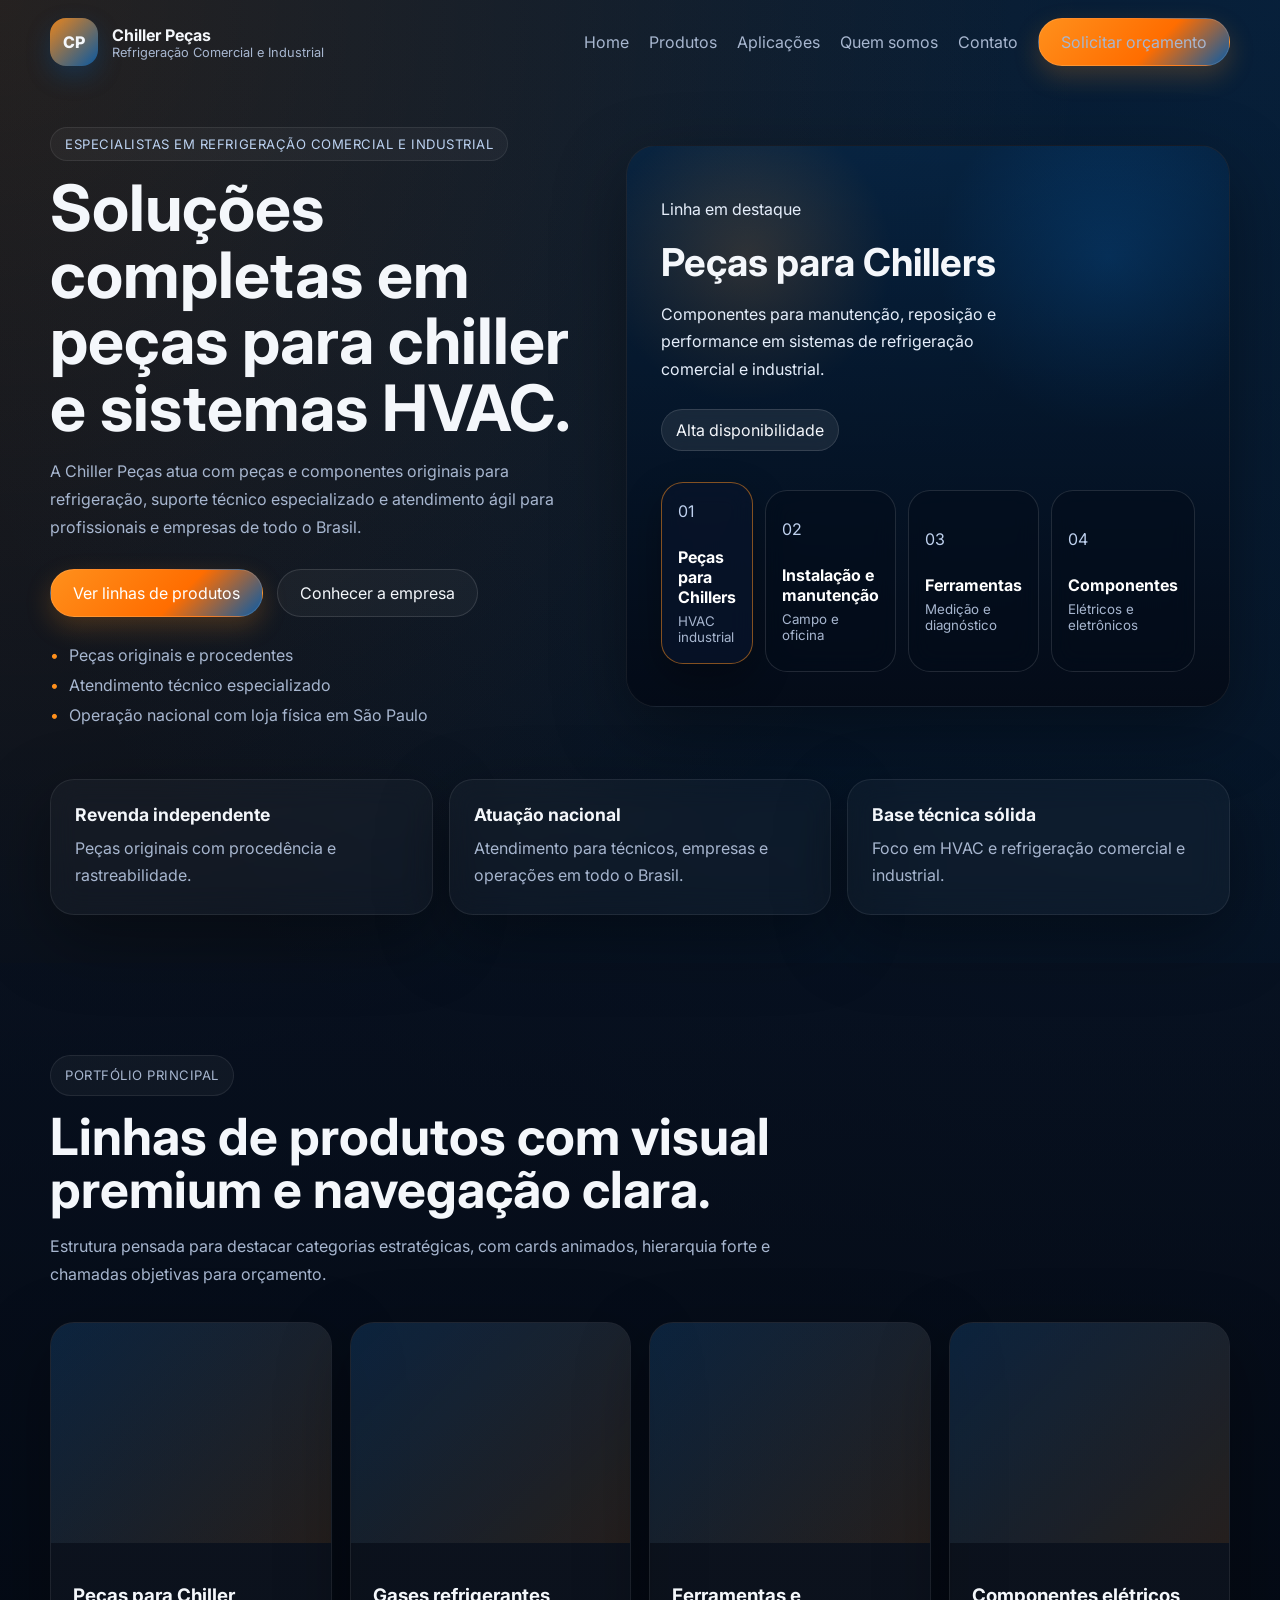
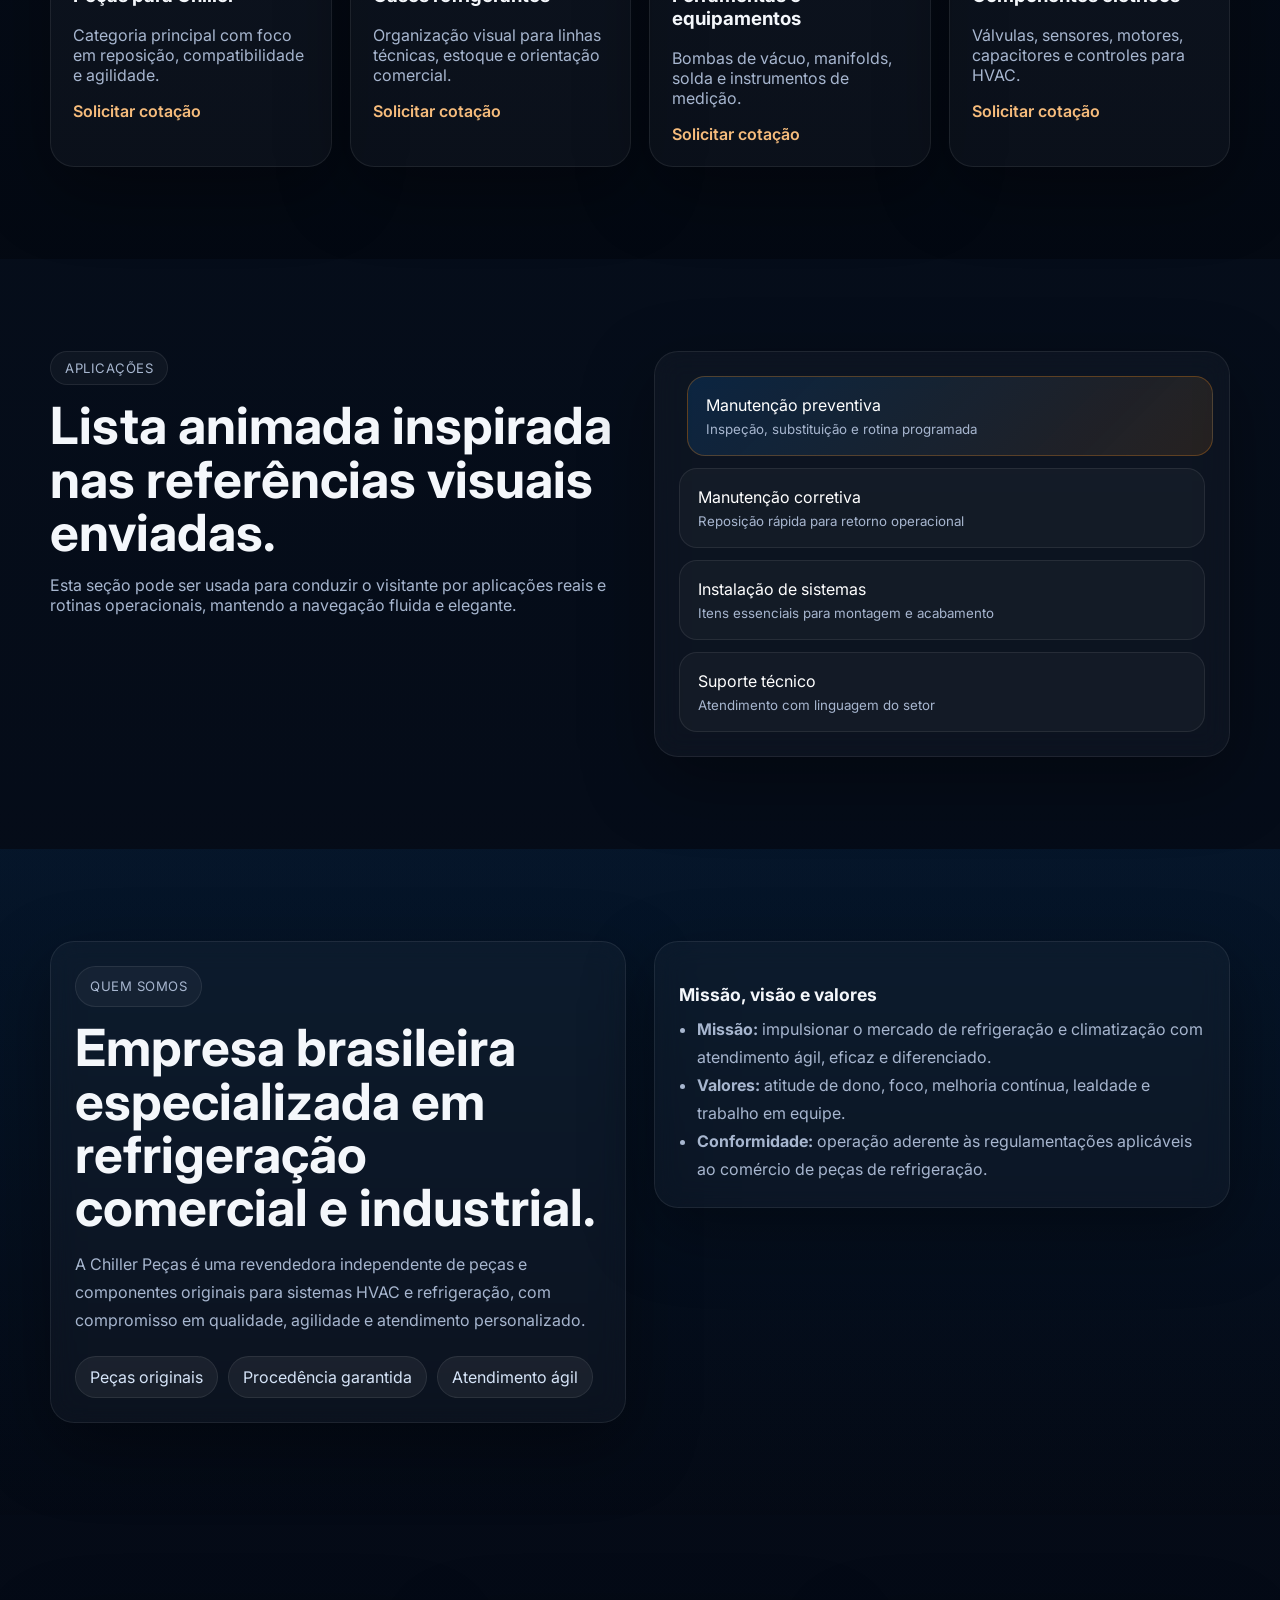
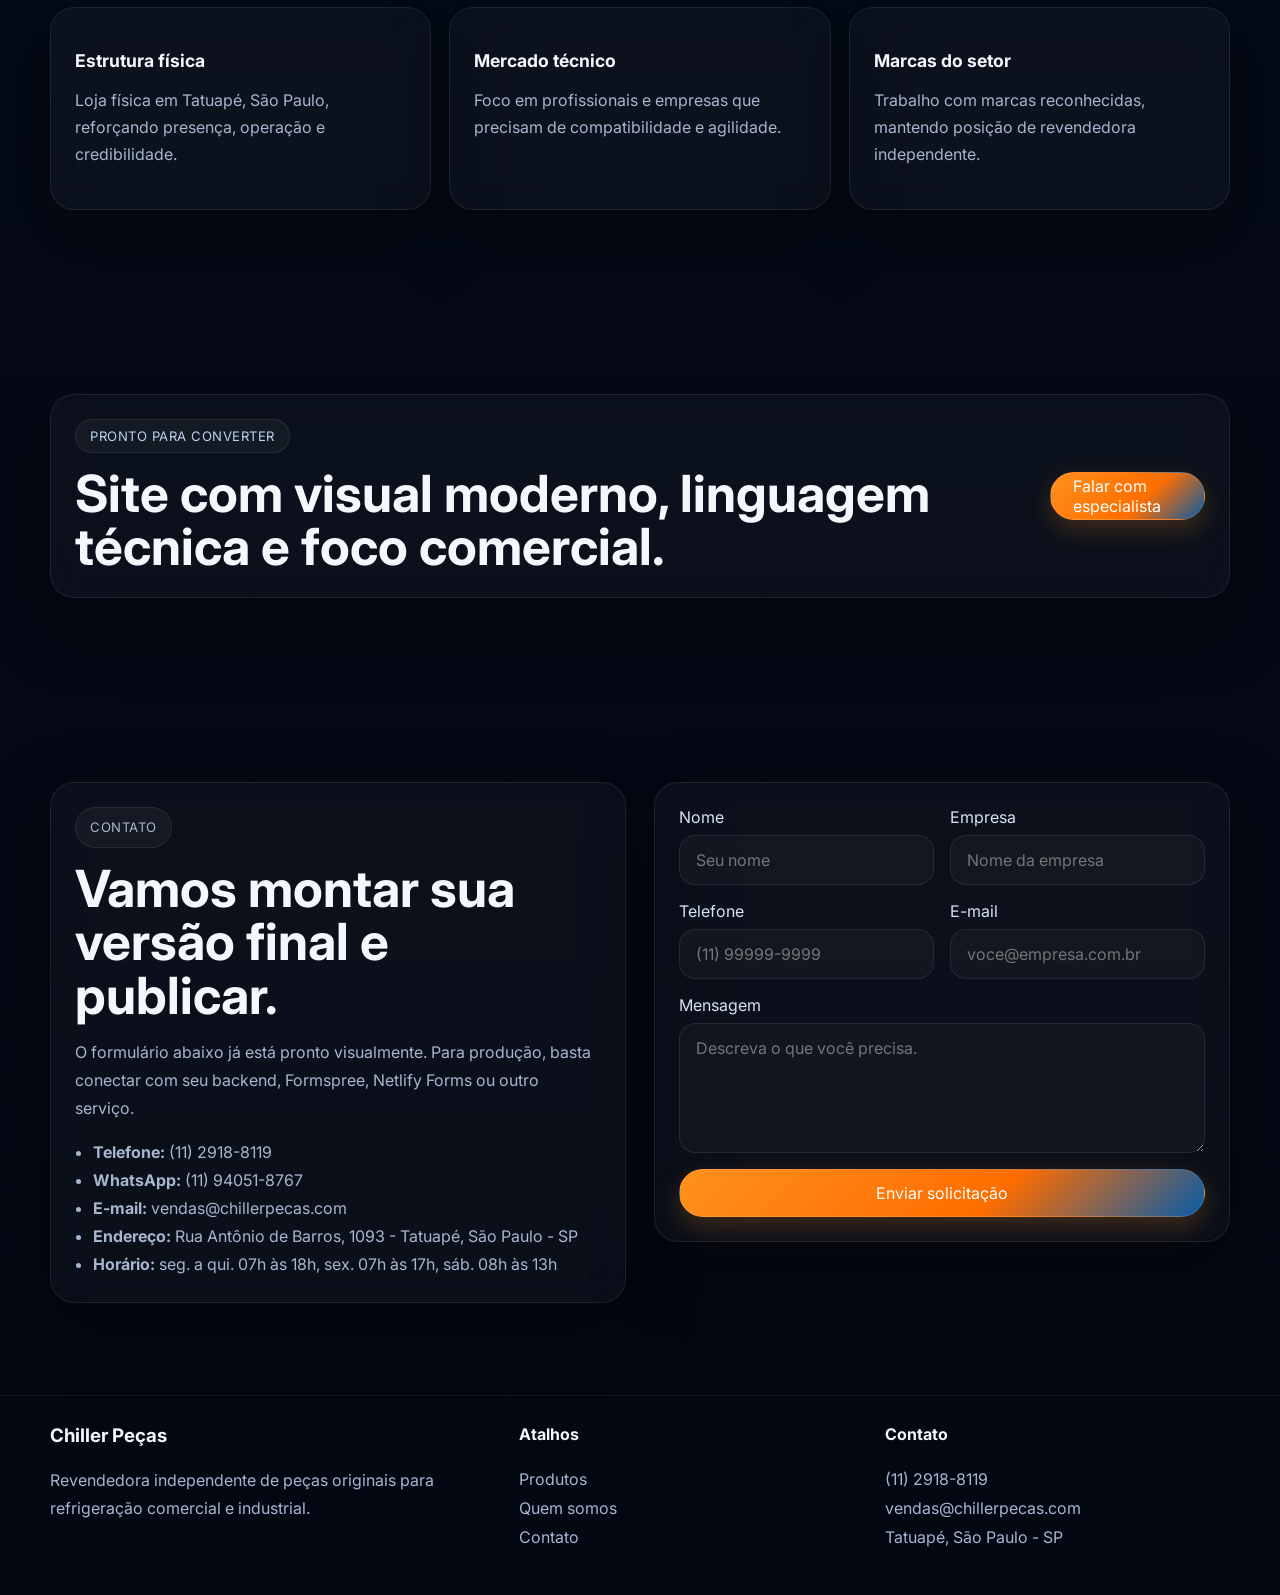
==== index.html @ 35d7e524 "Add files via upload" ====
<!DOCTYPE html>
<html lang="pt-BR">
  <head>
    <meta charset="UTF-8" />
    <meta name="viewport" content="width=device-width, initial-scale=1.0" />
    <title>Chiller Peças | Refrigeração Comercial e Industrial</title>
    <meta
      name="description"
      content="Website institucional da Chiller Peças, especialista em refrigeração comercial e industrial, com foco em peças originais, atendimento ágil e suporte técnico."
    />
    <meta name="theme-color" content="#07162f" />
    <link rel="preconnect" href="https://fonts.googleapis.com" />
    <link rel="preconnect" href="https://fonts.gstatic.com" crossorigin />
    <link
      href="https://fonts.googleapis.com/css2?family=Inter:wght@400;500;600;700;800&display=swap"
      rel="stylesheet"
    />
    <link rel="stylesheet" href="styles.css" />
  </head>
  <body>
    <div class="site-shell">
      <header class="topbar">
        <div class="container topbar__content">
          <a href="#inicio" class="brand" aria-label="Chiller Peças">
            <span class="brand__badge">CP</span>
            <span>
              <strong>Chiller Peças</strong>
              <small>Refrigeração Comercial e Industrial</small>
            </span>
          </a>

          <button class="menu-toggle" aria-label="Abrir menu" aria-expanded="false">
            <span></span><span></span><span></span>
          </button>

          <nav class="nav">
            <a href="#inicio">Home</a>
            <a href="#produtos">Produtos</a>
            <a href="#aplicacoes">Aplicações</a>
            <a href="#empresa">Quem somos</a>
            <a href="#contato">Contato</a>
            <a class="nav__cta" href="#contato">Solicitar orçamento</a>
          </nav>
        </div>
      </header>

      <main>
        <section class="hero" id="inicio">
          <div class="container hero__grid">
            <div class="hero__copy reveal">
              <p class="eyebrow">Especialistas em refrigeração comercial e industrial</p>
              <h1>Soluções completas em peças para chiller e sistemas HVAC.</h1>
              <p class="hero__text">
                A Chiller Peças atua com peças e componentes originais para refrigeração,
                suporte técnico especializado e atendimento ágil para profissionais e
                empresas de todo o Brasil.
              </p>
              <div class="hero__actions">
                <a href="#produtos" class="button button--primary">Ver linhas de produtos</a>
                <a href="#empresa" class="button button--ghost">Conhecer a empresa</a>
              </div>
              <ul class="hero__highlights">
                <li>Peças originais e procedentes</li>
                <li>Atendimento técnico especializado</li>
                <li>Operação nacional com loja física em São Paulo</li>
              </ul>
            </div>

            <div class="hero__visual reveal">
              <article class="hero-panel" id="hero-panel">
                <div class="hero-panel__backdrop"></div>
                <div class="hero-panel__content">
                  <div class="hero-panel__main">
                    <p class="hero-panel__label">Linha em destaque</p>
                    <h2 id="hero-title">Peças para Chillers</h2>
                    <p id="hero-description">
                      Componentes para manutenção, reposição e performance em sistemas de
                      refrigeração comercial e industrial.
                    </p>
                    <span class="hero-panel__chip" id="hero-chip">Alta disponibilidade</span>
                  </div>
                  <div class="hero-cards" role="tablist" aria-label="Linhas em destaque">
                    <button class="hero-card is-active" data-theme="chiller" data-title="Peças para Chillers" data-description="Componentes para manutenção, reposição e performance em sistemas de refrigeração comercial e industrial." data-chip="Alta disponibilidade">
                      <span class="hero-card__index">01</span>
                      <strong>Peças para Chillers</strong>
                      <small>HVAC industrial</small>
                    </button>
                    <button class="hero-card" data-theme="instalacao" data-title="Instalação e Manutenção" data-description="Itens essenciais para manutenção preventiva, corretiva e rotinas de instalação com padrão profissional." data-chip="Rotina técnica">
                      <span class="hero-card__index">02</span>
                      <strong>Instalação e manutenção</strong>
                      <small>Campo e oficina</small>
                    </button>
                    <button class="hero-card" data-theme="ferramentas" data-title="Ferramentas e Medição" data-description="Bombas de vácuo, manifolds, instrumentos e acessórios para diagnósticos mais precisos." data-chip="Precisão operacional">
                      <span class="hero-card__index">03</span>
                      <strong>Ferramentas</strong>
                      <small>Medição e diagnóstico</small>
                    </button>
                    <button class="hero-card" data-theme="componentes" data-title="Componentes e Controles" data-description="Sensores, pressostatos, válvulas, placas e componentes elétricos para sistemas HVAC." data-chip="Controle e automação">
                      <span class="hero-card__index">04</span>
                      <strong>Componentes</strong>
                      <small>Elétricos e eletrônicos</small>
                    </button>
                  </div>
                </div>
              </article>
            </div>
          </div>
        </section>

        <section class="metrics container reveal">
          <div class="metric-card">
            <strong>Revenda independente</strong>
            <span>Peças originais com procedência e rastreabilidade.</span>
          </div>
          <div class="metric-card">
            <strong>Atuação nacional</strong>
            <span>Atendimento para técnicos, empresas e operações em todo o Brasil.</span>
          </div>
          <div class="metric-card">
            <strong>Base técnica sólida</strong>
            <span>Foco em HVAC e refrigeração comercial e industrial.</span>
          </div>
        </section>

        <section class="section section--dark" id="produtos">
          <div class="container">
            <div class="section__head reveal">
              <p class="eyebrow">Portfólio principal</p>
              <h2>Linhas de produtos com visual premium e navegação clara.</h2>
              <p>
                Estrutura pensada para destacar categorias estratégicas, com cards animados,
                hierarquia forte e chamadas objetivas para orçamento.
              </p>
            </div>

            <div class="product-grid">
              <article class="product-card reveal">
                <div class="product-card__visual product-card__visual--1"></div>
                <div class="product-card__body">
                  <h3>Peças para Chiller</h3>
                  <p>Categoria principal com foco em reposição, compatibilidade e agilidade.</p>
                  <a href="#contato">Solicitar cotação</a>
                </div>
              </article>
              <article class="product-card reveal">
                <div class="product-card__visual product-card__visual--2"></div>
                <div class="product-card__body">
                  <h3>Gases refrigerantes</h3>
                  <p>Organização visual para linhas técnicas, estoque e orientação comercial.</p>
                  <a href="#contato">Solicitar cotação</a>
                </div>
              </article>
              <article class="product-card reveal">
                <div class="product-card__visual product-card__visual--3"></div>
                <div class="product-card__body">
                  <h3>Ferramentas e equipamentos</h3>
                  <p>Bombas de vácuo, manifolds, solda e instrumentos de medição.</p>
                  <a href="#contato">Solicitar cotação</a>
                </div>
              </article>
              <article class="product-card reveal">
                <div class="product-card__visual product-card__visual--4"></div>
                <div class="product-card__body">
                  <h3>Componentes elétricos</h3>
                  <p>Válvulas, sensores, motores, capacitores e controles para HVAC.</p>
                  <a href="#contato">Solicitar cotação</a>
                </div>
              </article>
            </div>
          </div>
        </section>

        <section class="section" id="aplicacoes">
          <div class="container split-layout">
            <div class="split-layout__copy reveal">
              <p class="eyebrow">Aplicações</p>
              <h2>Lista animada inspirada nas referências visuais enviadas.</h2>
              <p>
                Esta seção pode ser usada para conduzir o visitante por aplicações reais e
                rotinas operacionais, mantendo a navegação fluida e elegante.
              </p>
            </div>
            <div class="service-list reveal">
              <button class="service-item is-selected">
                <span>Manutenção preventiva</span>
                <small>Inspeção, substituição e rotina programada</small>
              </button>
              <button class="service-item">
                <span>Manutenção corretiva</span>
                <small>Reposição rápida para retorno operacional</small>
              </button>
              <button class="service-item">
                <span>Instalação de sistemas</span>
                <small>Itens essenciais para montagem e acabamento</small>
              </button>
              <button class="service-item">
                <span>Suporte técnico</span>
                <small>Atendimento com linguagem do setor</small>
              </button>
            </div>
          </div>
        </section>

        <section class="section section--accent" id="empresa">
          <div class="container about-grid">
            <div class="about-card reveal">
              <p class="eyebrow">Quem somos</p>
              <h2>Empresa brasileira especializada em refrigeração comercial e industrial.</h2>
              <p>
                A Chiller Peças é uma revendedora independente de peças e componentes
                originais para sistemas HVAC e refrigeração, com compromisso em qualidade,
                agilidade e atendimento personalizado.
              </p>
              <div class="about-pill-row">
                <span>Peças originais</span>
                <span>Procedência garantida</span>
                <span>Atendimento ágil</span>
              </div>
            </div>
            <div class="values-card reveal">
              <h3>Missão, visão e valores</h3>
              <ul>
                <li><strong>Missão:</strong> impulsionar o mercado de refrigeração e climatização com atendimento ágil, eficaz e diferenciado.</li>
                <li><strong>Valores:</strong> atitude de dono, foco, melhoria contínua, lealdade e trabalho em equipe.</li>
                <li><strong>Conformidade:</strong> operação aderente às regulamentações aplicáveis ao comércio de peças de refrigeração.</li>
              </ul>
            </div>
          </div>
        </section>

        <section class="section">
          <div class="container authority-grid">
            <article class="authority-card reveal">
              <h3>Estrutura física</h3>
              <p>Loja física em Tatuapé, São Paulo, reforçando presença, operação e credibilidade.</p>
            </article>
            <article class="authority-card reveal">
              <h3>Mercado técnico</h3>
              <p>Foco em profissionais e empresas que precisam de compatibilidade e agilidade.</p>
            </article>
            <article class="authority-card reveal">
              <h3>Marcas do setor</h3>
              <p>Trabalho com marcas reconhecidas, mantendo posição de revendedora independente.</p>
            </article>
          </div>
        </section>

        <section class="section cta-band">
          <div class="container cta-band__content reveal">
            <div>
              <p class="eyebrow">Pronto para converter</p>
              <h2>Site com visual moderno, linguagem técnica e foco comercial.</h2>
            </div>
            <a class="button button--primary" href="#contato">Falar com especialista</a>
          </div>
        </section>

        <section class="section" id="contato">
          <div class="container contact-grid">
            <div class="contact-info reveal">
              <p class="eyebrow">Contato</p>
              <h2>Vamos montar sua versão final e publicar.</h2>
              <p>
                O formulário abaixo já está pronto visualmente. Para produção, basta conectar
                com seu backend, Formspree, Netlify Forms ou outro serviço.
              </p>
              <ul>
                <li><strong>Telefone:</strong> (11) 2918-8119</li>
                <li><strong>WhatsApp:</strong> (11) 94051-8767</li>
                <li><strong>E-mail:</strong> vendas@chillerpecas.com</li>
                <li><strong>Endereço:</strong> Rua Antônio de Barros, 1093 - Tatuapé, São Paulo - SP</li>
                <li><strong>Horário:</strong> seg. a qui. 07h às 18h, sex. 07h às 17h, sáb. 08h às 13h</li>
              </ul>
            </div>

            <form class="contact-form reveal" id="contact-form">
              <label>
                Nome
                <input type="text" name="nome" placeholder="Seu nome" required />
              </label>
              <label>
                Empresa
                <input type="text" name="empresa" placeholder="Nome da empresa" />
              </label>
              <label>
                Telefone
                <input type="tel" name="telefone" placeholder="(11) 99999-9999" required />
              </label>
              <label>
                E-mail
                <input type="email" name="email" placeholder="voce@empresa.com.br" required />
              </label>
              <label class="contact-form__full">
                Mensagem
                <textarea name="mensagem" rows="5" placeholder="Descreva o que você precisa."></textarea>
              </label>
              <button class="button button--primary contact-form__full" type="submit">
                Enviar solicitação
              </button>
            </form>
          </div>
        </section>
      </main>

      <footer class="footer">
        <div class="container footer__content">
          <div>
            <h3>Chiller Peças</h3>
            <p>Revendedora independente de peças originais para refrigeração comercial e industrial.</p>
          </div>
          <div>
            <h4>Atalhos</h4>
            <a href="#produtos">Produtos</a>
            <a href="#empresa">Quem somos</a>
            <a href="#contato">Contato</a>
          </div>
          <div>
            <h4>Contato</h4>
            <a href="tel:+551129188119">(11) 2918-8119</a>
            <a href="mailto:vendas@chillerpecas.com">vendas@chillerpecas.com</a>
            <span>Tatuapé, São Paulo - SP</span>
          </div>
        </div>
      </footer>
    </div>

    <div class="popup" id="popup" aria-hidden="true">
      <div class="popup__card">
        <button class="popup__close" aria-label="Fechar">×</button>
        <div class="popup__icon">✓</div>
        <h3>Solicitação enviada</h3>
        <p>Mensagem de demonstração enviada com sucesso. Agora conecte este formulário ao seu serviço real.</p>
      </div>
    </div>

    <script src="script.js"></script>
  </body>
</html>
---- styles.css ----
:root {
  --bg: #050c19;
  --bg-soft: #091427;
  --panel: rgba(10, 24, 48, 0.72);
  --panel-strong: rgba(8, 20, 41, 0.92);
  --line: rgba(255, 255, 255, 0.08);
  --text: #f4f7fb;
  --muted: #a7b6cf;
  --primary: #085ba7;
  --accent: #ff901c;
  --glow: rgba(8, 91, 167, 0.38);
  --shadow: 0 24px 70px rgba(0, 0, 0, 0.35);
  --radius: 24px;
  --radius-sm: 18px;
  --container: min(1180px, calc(100% - 32px));
}

* {
  box-sizing: border-box;
}

html {
  scroll-behavior: smooth;
}

body {
  margin: 0;
  font-family: "Inter", system-ui, sans-serif;
  color: var(--text);
  background:
    radial-gradient(circle at top left, rgba(255, 144, 28, 0.12), transparent 22%),
    radial-gradient(circle at top right, rgba(8, 91, 167, 0.2), transparent 28%),
    linear-gradient(180deg, #07111f 0%, #030712 100%);
}

body.menu-open {
  overflow: hidden;
}

a {
  color: inherit;
  text-decoration: none;
}

button,
input,
textarea {
  font: inherit;
}

.container {
  width: var(--container);
  margin: 0 auto;
}

.site-shell {
  position: relative;
}

.topbar {
  position: sticky;
  top: 0;
  z-index: 50;
  background: transparent;
  transition: background 0.25s ease, backdrop-filter 0.25s ease, border-color 0.25s ease;
  border-bottom: 1px solid transparent;
}

.topbar.is-scrolled {
  background: rgba(3, 10, 21, 0.72);
  backdrop-filter: blur(20px);
  border-color: rgba(255, 255, 255, 0.06);
}

.topbar__content {
  display: flex;
  align-items: center;
  justify-content: space-between;
  gap: 24px;
  min-height: 84px;
}

.brand {
  display: inline-flex;
  align-items: center;
  gap: 14px;
}

.brand__badge {
  display: grid;
  place-items: center;
  width: 48px;
  height: 48px;
  border-radius: 16px;
  background: linear-gradient(135deg, rgba(255, 144, 28, 0.9), rgba(8, 91, 167, 0.95));
  font-weight: 800;
  box-shadow: 0 10px 25px rgba(8, 91, 167, 0.3);
}

.brand strong,
.brand small {
  display: block;
}

.brand small {
  color: var(--muted);
  font-size: 0.8rem;
}

.nav {
  display: flex;
  align-items: center;
  gap: 20px;
}

.nav a {
  color: var(--muted);
  position: relative;
  transition: color 0.2s ease;
}

.nav a:not(.nav__cta)::after {
  content: "";
  position: absolute;
  left: 0;
  bottom: -8px;
  width: 100%;
  height: 2px;
  background: linear-gradient(90deg, var(--accent), var(--primary));
  transform: scaleX(0);
  transform-origin: left;
  transition: transform 0.25s ease;
}

.nav a:hover {
  color: var(--text);
}

.nav a:hover::after {
  transform: scaleX(1);
}

.nav__cta,
.button {
  display: inline-flex;
  align-items: center;
  justify-content: center;
  gap: 10px;
  min-height: 48px;
  padding: 0 22px;
  border-radius: 999px;
  border: 1px solid rgba(255, 255, 255, 0.12);
  transition: transform 0.2s ease, box-shadow 0.2s ease, border-color 0.2s ease, background 0.2s ease;
}

.nav__cta,
.button--primary {
  background: linear-gradient(135deg, var(--accent), #ff6d00 60%, var(--primary));
  color: white;
  box-shadow: 0 10px 26px rgba(255, 144, 28, 0.22);
}

.nav__cta:hover,
.button:hover {
  transform: translateY(-2px);
  box-shadow: 0 12px 30px rgba(8, 91, 167, 0.25);
}

.button--ghost {
  background: rgba(255, 255, 255, 0.04);
}

.menu-toggle {
  display: none;
  width: 48px;
  height: 48px;
  border-radius: 14px;
  border: 1px solid var(--line);
  background: rgba(255, 255, 255, 0.03);
  padding: 0;
}

.menu-toggle span {
  display: block;
  width: 22px;
  height: 2px;
  background: white;
  margin: 5px auto;
  transition: transform 0.2s ease, opacity 0.2s ease;
}

.hero {
  padding: 42px 0 54px;
}

.hero__grid {
  display: grid;
  grid-template-columns: 1.1fr 1fr;
  gap: 32px;
  align-items: center;
}

.hero__copy,
.hero__visual,
.metric-card,
.product-card,
.about-card,
.values-card,
.authority-card,
.contact-info,
.contact-form,
.service-list,
.cta-band__content,
.section__head {
  opacity: 0;
  transform: translateY(20px);
  transition: opacity 0.7s ease, transform 0.7s ease;
}

.reveal.is-visible,
.reveal.is-visible .metric-card,
.reveal.is-visible .product-card {
  opacity: 1;
  transform: translateY(0);
}

.eyebrow {
  display: inline-flex;
  margin: 0 0 14px;
  padding: 8px 14px;
  border-radius: 999px;
  border: 1px solid rgba(255, 255, 255, 0.08);
  background: rgba(255, 255, 255, 0.04);
  color: #bcd2f1;
  font-size: 0.82rem;
  letter-spacing: 0.04em;
  text-transform: uppercase;
}

.hero h1,
.section h2,
.about-card h2,
.contact-info h2 {
  margin: 0;
  line-height: 1.04;
  font-size: clamp(2.5rem, 5vw, 4.8rem);
}

.hero__text,
.section__head p,
.about-card p,
.values-card li,
.contact-info p,
.contact-info li {
  color: var(--muted);
  line-height: 1.75;
}

.hero__actions {
  display: flex;
  flex-wrap: wrap;
  gap: 14px;
  margin-top: 28px;
}

.hero__highlights {
  display: grid;
  gap: 10px;
  margin: 28px 0 0;
  padding: 0;
  list-style: none;
  color: var(--muted);
}

.hero__highlights li::before {
  content: "•";
  color: var(--accent);
  margin-right: 10px;
}

.hero-panel {
  position: relative;
  min-height: 560px;
  border-radius: 30px;
  overflow: hidden;
  border: 1px solid rgba(255, 255, 255, 0.08);
  box-shadow: var(--shadow);
  background: linear-gradient(180deg, rgba(4, 14, 28, 0.6), rgba(2, 8, 18, 0.94));
}

.hero-panel__backdrop {
  position: absolute;
  inset: 0;
  background:
    linear-gradient(180deg, rgba(8, 91, 167, 0.22), rgba(5, 12, 25, 0.8)),
    radial-gradient(circle at 20% 20%, rgba(255, 144, 28, 0.24), transparent 22%),
    radial-gradient(circle at 80% 20%, rgba(8, 91, 167, 0.35), transparent 26%),
    url('https://images.unsplash.com/photo-1581092580497-e0d23cbdf1dc?auto=format&fit=crop&w=1200&q=80') center/cover;
  transition: background 0.45s ease;
}

.hero-panel[data-theme="instalacao"] .hero-panel__backdrop {
  background:
    linear-gradient(180deg, rgba(255, 144, 28, 0.18), rgba(5, 12, 25, 0.82)),
    radial-gradient(circle at 70% 20%, rgba(255, 144, 28, 0.24), transparent 22%),
    radial-gradient(circle at 30% 80%, rgba(8, 91, 167, 0.25), transparent 26%),
    url('https://images.unsplash.com/photo-1517048676732-d65bc937f952?auto=format&fit=crop&w=1200&q=80') center/cover;
}

.hero-panel[data-theme="ferramentas"] .hero-panel__backdrop {
  background:
    linear-gradient(180deg, rgba(8, 91, 167, 0.22), rgba(5, 12, 25, 0.86)),
    radial-gradient(circle at 70% 25%, rgba(255, 144, 28, 0.18), transparent 18%),
    radial-gradient(circle at 30% 80%, rgba(8, 91, 167, 0.32), transparent 26%),
    url('https://images.unsplash.com/photo-1504917595217-d4dc5ebe6122?auto=format&fit=crop&w=1200&q=80') center/cover;
}

.hero-panel[data-theme="componentes"] .hero-panel__backdrop {
  background:
    linear-gradient(180deg, rgba(8, 91, 167, 0.18), rgba(4, 10, 19, 0.86)),
    radial-gradient(circle at 20% 20%, rgba(255, 144, 28, 0.2), transparent 18%),
    radial-gradient(circle at 80% 75%, rgba(8, 91, 167, 0.32), transparent 26%),
    url('https://images.unsplash.com/photo-1518770660439-4636190af475?auto=format&fit=crop&w=1200&q=80') center/cover;
}

.hero-panel__content {
  position: relative;
  z-index: 1;
  display: flex;
  flex-direction: column;
  justify-content: space-between;
  min-height: 560px;
  padding: 34px;
}

.hero-panel__main {
  max-width: 360px;
}

.hero-panel__label {
  color: #c8d7ed;
}

.hero-panel__main h2 {
  margin: 0 0 16px;
  font-size: clamp(2rem, 3vw, 3rem);
}

.hero-panel__main p {
  color: #e5eefb;
  line-height: 1.7;
}

.hero-panel__chip {
  display: inline-flex;
  margin-top: 10px;
  padding: 10px 14px;
  border-radius: 999px;
  background: rgba(255, 255, 255, 0.08);
  backdrop-filter: blur(10px);
  border: 1px solid rgba(255, 255, 255, 0.12);
}

.hero-cards {
  display: grid;
  grid-template-columns: repeat(4, 1fr);
  gap: 12px;
}

.hero-card {
  text-align: left;
  min-height: 168px;
  padding: 18px 16px;
  border-radius: 22px;
  border: 1px solid rgba(255, 255, 255, 0.12);
  background: rgba(4, 12, 25, 0.45);
  color: white;
  backdrop-filter: blur(12px);
  cursor: pointer;
  transition: transform 0.25s ease, border-color 0.25s ease, background 0.25s ease, box-shadow 0.25s ease;
}

.hero-card:hover,
.hero-card.is-active {
  transform: translateY(-8px);
  border-color: rgba(255, 144, 28, 0.5);
  background: rgba(8, 20, 41, 0.78);
  box-shadow: 0 16px 38px rgba(0, 0, 0, 0.3);
}

.hero-card__index {
  display: inline-flex;
  margin-bottom: 26px;
  color: #bfd1ee;
}

.hero-card strong,
.hero-card small {
  display: block;
}

.hero-card small {
  margin-top: 6px;
  color: var(--muted);
}

.metrics {
  display: grid;
  grid-template-columns: repeat(3, 1fr);
  gap: 16px;
  padding-bottom: 48px;
}

.metric-card,
.about-card,
.values-card,
.authority-card,
.contact-info,
.contact-form,
.service-list,
.cta-band__content {
  padding: 24px;
  border-radius: var(--radius);
  border: 1px solid var(--line);
  background: rgba(255, 255, 255, 0.03);
  backdrop-filter: blur(14px);
  box-shadow: var(--shadow);
}

.metric-card strong,
.authority-card h3,
.values-card h3 {
  display: block;
  margin-bottom: 10px;
  font-size: 1.1rem;
}

.metric-card span,
.authority-card p {
  color: var(--muted);
  line-height: 1.7;
}

.section {
  padding: 92px 0;
}

.section--dark {
  background: linear-gradient(180deg, rgba(8, 16, 31, 0.6), rgba(3, 8, 17, 0.85));
}

.section--accent {
  background: linear-gradient(180deg, rgba(8, 91, 167, 0.12), rgba(3, 8, 17, 0.3));
}

.section__head {
  max-width: 760px;
  margin-bottom: 34px;
}

.section__head h2,
.split-layout__copy h2,
.about-card h2,
.contact-info h2,
.cta-band__content h2 {
  font-size: clamp(2rem, 4vw, 3.25rem);
}

.product-grid {
  display: grid;
  grid-template-columns: repeat(4, 1fr);
  gap: 18px;
}

.product-card {
  overflow: hidden;
  border-radius: var(--radius);
  border: 1px solid var(--line);
  background: rgba(255, 255, 255, 0.03);
  box-shadow: var(--shadow);
  transition: transform 0.25s ease, box-shadow 0.25s ease, border-color 0.25s ease;
}

.product-card:hover {
  transform: translateY(-8px);
  border-color: rgba(255, 144, 28, 0.32);
}

.product-card__visual {
  height: 220px;
}

.product-card__visual--1 {
  background: linear-gradient(135deg, rgba(8, 91, 167, 0.22), rgba(255, 144, 28, 0.1)), url('https://images.unsplash.com/photo-1581092919535-7146ff1a5909?auto=format&fit=crop&w=900&q=80') center/cover;
}
.product-card__visual--2 {
  background: linear-gradient(135deg, rgba(8, 91, 167, 0.22), rgba(255, 144, 28, 0.1)), url('https://images.unsplash.com/photo-1621905252507-b35492cc74b4?auto=format&fit=crop&w=900&q=80') center/cover;
}
.product-card__visual--3 {
  background: linear-gradient(135deg, rgba(8, 91, 167, 0.22), rgba(255, 144, 28, 0.1)), url('https://images.unsplash.com/photo-1581092446327-9db627f75d6f?auto=format&fit=crop&w=900&q=80') center/cover;
}
.product-card__visual--4 {
  background: linear-gradient(135deg, rgba(8, 91, 167, 0.22), rgba(255, 144, 28, 0.1)), url('https://images.unsplash.com/photo-1516321497487-e288fb19713f?auto=format&fit=crop&w=900&q=80') center/cover;
}

.product-card__body {
  padding: 22px;
}

.product-card__body p,
.split-layout__copy p,
.values-card li {
  color: var(--muted);
}

.product-card__body a {
  color: #f6bc7c;
  font-weight: 600;
}

.split-layout,
.about-grid,
.contact-grid {
  display: grid;
  grid-template-columns: 1fr 1fr;
  gap: 28px;
  align-items: start;
}

.service-list {
  display: grid;
  gap: 12px;
}

.service-item {
  padding: 18px 18px;
  border-radius: 18px;
  text-align: left;
  border: 1px solid rgba(255, 255, 255, 0.08);
  background: rgba(255, 255, 255, 0.03);
  color: white;
  transition: transform 0.2s ease, background 0.2s ease, border-color 0.2s ease;
  cursor: pointer;
}

.service-item:hover,
.service-item.is-selected {
  transform: translateX(8px);
  background: linear-gradient(135deg, rgba(8, 91, 167, 0.24), rgba(255, 144, 28, 0.1));
  border-color: rgba(255, 144, 28, 0.28);
}

.service-item span,
.service-item small {
  display: block;
}

.service-item small {
  margin-top: 6px;
  color: var(--muted);
}

.about-pill-row {
  display: flex;
  flex-wrap: wrap;
  gap: 10px;
  margin-top: 22px;
}

.about-pill-row span {
  padding: 10px 14px;
  border-radius: 999px;
  background: rgba(255, 255, 255, 0.06);
  color: #d6e4f8;
  border: 1px solid rgba(255, 255, 255, 0.08);
}

.values-card ul,
.contact-info ul {
  padding-left: 18px;
  margin: 0;
}

.authority-grid {
  display: grid;
  grid-template-columns: repeat(3, 1fr);
  gap: 18px;
}

.cta-band__content {
  display: flex;
  align-items: center;
  justify-content: space-between;
  gap: 20px;
}

.contact-form {
  display: grid;
  grid-template-columns: 1fr 1fr;
  gap: 16px;
}

.contact-form label {
  display: grid;
  gap: 8px;
  color: #d9e3f2;
}

.contact-form input,
.contact-form textarea {
  width: 100%;
  border: 1px solid rgba(255, 255, 255, 0.08);
  background: rgba(255, 255, 255, 0.03);
  border-radius: 16px;
  padding: 14px 16px;
  color: white;
  outline: none;
}

.contact-form input:focus,
.contact-form textarea:focus {
  border-color: rgba(255, 144, 28, 0.5);
  box-shadow: 0 0 0 4px rgba(255, 144, 28, 0.08);
}

.contact-form__full {
  grid-column: 1 / -1;
}

.footer {
  border-top: 1px solid rgba(255, 255, 255, 0.06);
  padding: 28px 0 44px;
}

.footer__content {
  display: grid;
  grid-template-columns: 1.3fr 1fr 1fr;
  gap: 20px;
}

.footer h3,
.footer h4 {
  margin-top: 0;
}

.footer p,
.footer a,
.footer span {
  display: block;
  color: var(--muted);
  line-height: 1.8;
}

.popup {
  position: fixed;
  inset: 0;
  display: grid;
  place-items: center;
  background: rgba(2, 8, 17, 0.62);
  backdrop-filter: blur(12px);
  opacity: 0;
  visibility: hidden;
  transition: opacity 0.25s ease, visibility 0.25s ease;
  z-index: 60;
}

.popup.is-visible {
  opacity: 1;
  visibility: visible;
}

.popup__card {
  position: relative;
  width: min(440px, calc(100% - 24px));
  padding: 28px;
  border-radius: 28px;
  background: linear-gradient(180deg, #101b31, #0a1323);
  border: 1px solid rgba(255, 255, 255, 0.1);
  box-shadow: var(--shadow);
  text-align: center;
  transform: scale(0.92);
  transition: transform 0.25s ease;
}

.popup.is-visible .popup__card {
  transform: scale(1);
}

.popup__close {
  position: absolute;
  top: 10px;
  right: 12px;
  width: 40px;
  height: 40px;
  border-radius: 50%;
  border: 0;
  background: transparent;
  color: white;
  font-size: 1.6rem;
  cursor: pointer;
}

.popup__icon {
  width: 78px;
  height: 78px;
  margin: 0 auto 14px;
  display: grid;
  place-items: center;
  border-radius: 24px;
  background: linear-gradient(135deg, #44c3ff, #085ba7);
  font-size: 2rem;
  font-weight: 800;
}

@media (max-width: 1024px) {
  .hero__grid,
  .split-layout,
  .about-grid,
  .contact-grid,
  .footer__content,
  .product-grid,
  .authority-grid,
  .metrics {
    grid-template-columns: 1fr 1fr;
  }

  .hero-panel__content {
    min-height: auto;
  }

  .hero-cards {
    grid-template-columns: 1fr 1fr;
    margin-top: 22px;
  }
}

@media (max-width: 780px) {
  .menu-toggle {
    display: inline-block;
  }

  .nav {
    position: fixed;
    inset: 84px 16px auto;
    display: grid;
    gap: 10px;
    padding: 18px;
    border-radius: 24px;
    background: rgba(5, 12, 25, 0.96);
    border: 1px solid rgba(255, 255, 255, 0.08);
    transform: translateY(-12px);
    opacity: 0;
    pointer-events: none;
    transition: opacity 0.2s ease, transform 0.2s ease;
  }

  body.menu-open .nav {
    opacity: 1;
    transform: translateY(0);
    pointer-events: auto;
  }

  .hero,
  .section {
    padding: 72px 0;
  }

  .hero__grid,
  .split-layout,
  .about-grid,
  .contact-grid,
  .footer__content,
  .product-grid,
  .authority-grid,
  .metrics,
  .cta-band__content,
  .contact-form {
    grid-template-columns: 1fr;
  }

  .topbar__content {
    min-height: 74px;
  }

  .hero-panel,
  .hero-panel__content {
    min-height: 0;
  }

  .hero-panel__content {
    padding: 24px;
  }

  .hero-cards {
    grid-template-columns: 1fr;
  }

  .cta-band__content {
    align-items: flex-start;
  }
}
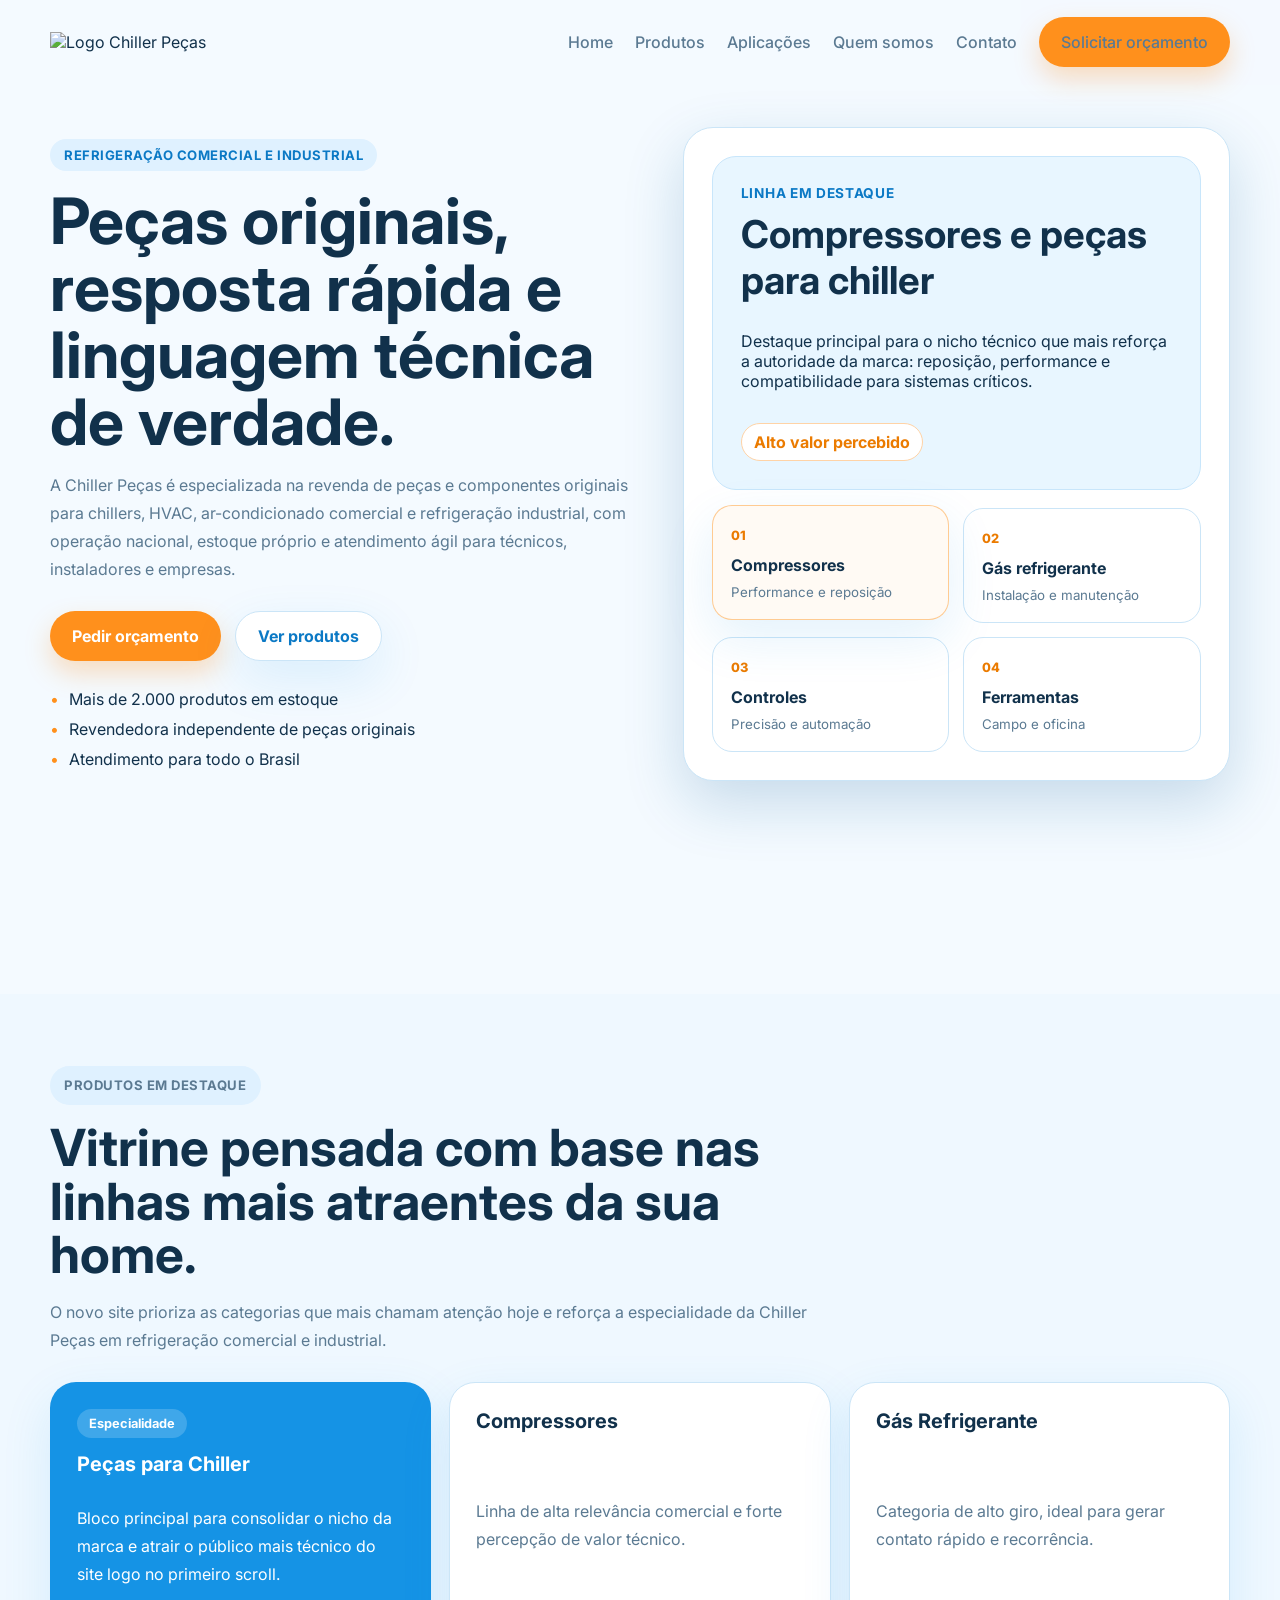
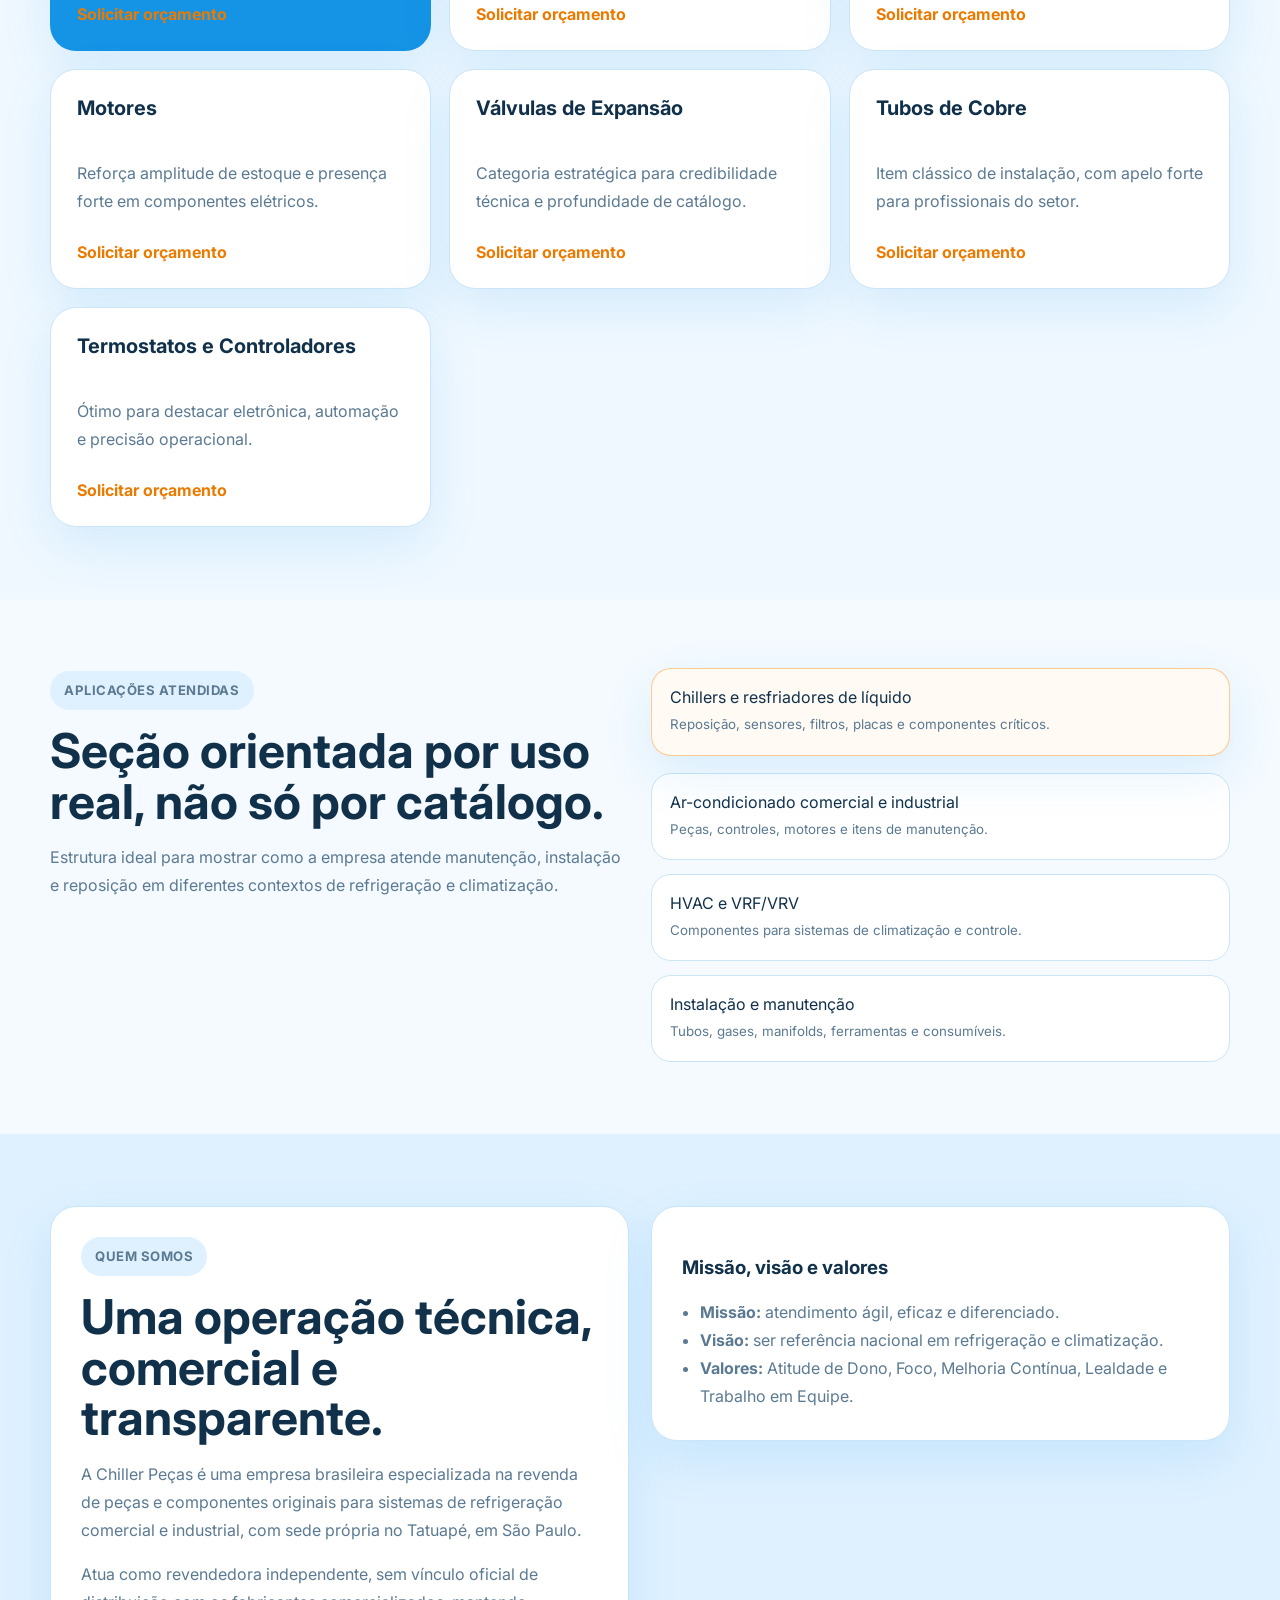
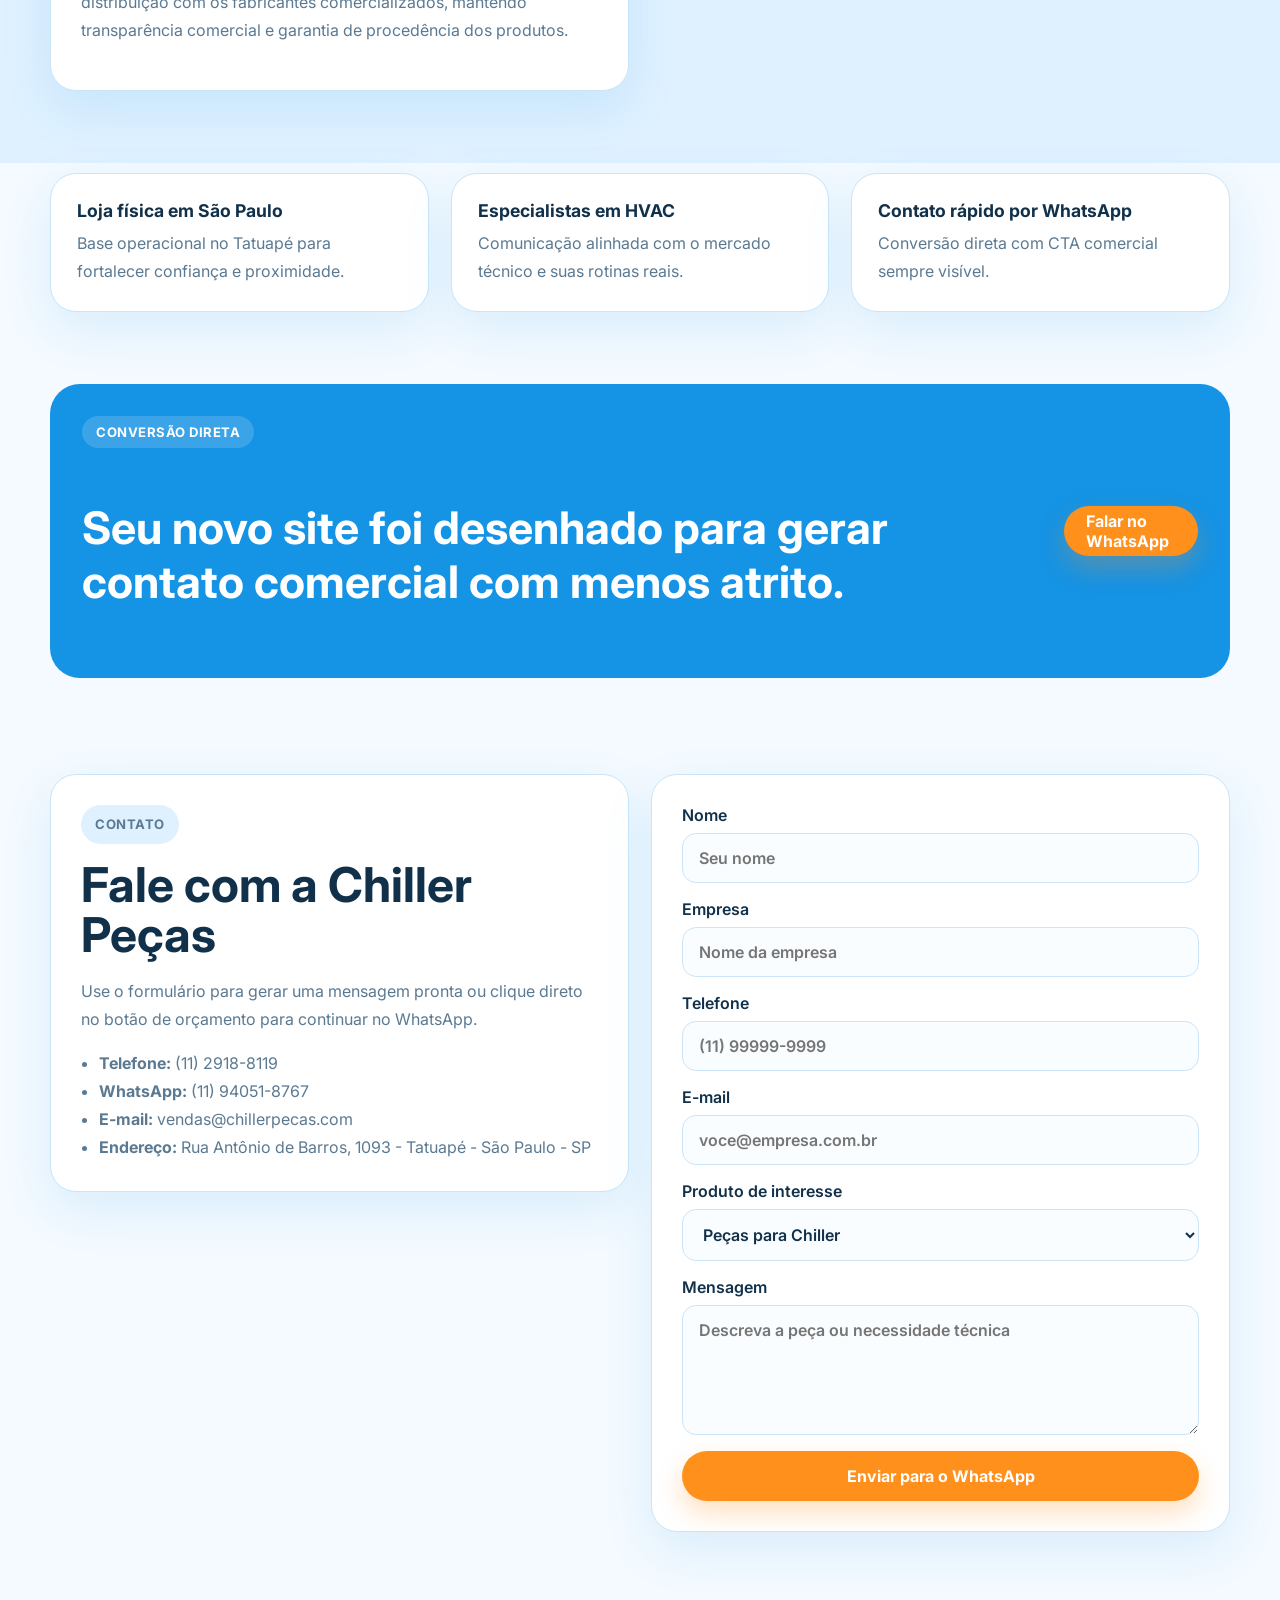
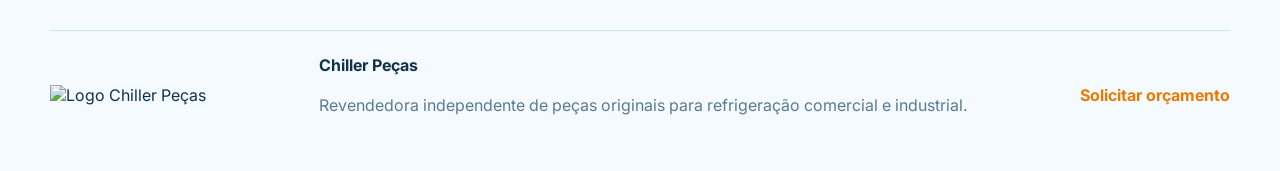
==== commit ef48e2b6: "Add files via upload" ====
--- a/index.html
+++ b/index.html
@@ -6,9 +6,9 @@
     <title>Chiller Peças | Refrigeração Comercial e Industrial</title>
     <meta
       name="description"
-      content="Website institucional da Chiller Peças, especialista em refrigeração comercial e industrial, com foco em peças originais, atendimento ágil e suporte técnico."
+      content="Website institucional da Chiller Peças com foco em peças originais para refrigeração comercial e industrial, atendimento técnico especializado e orçamento rápido pelo WhatsApp."
     />
-    <meta name="theme-color" content="#07162f" />
+    <meta name="theme-color" content="#1593e5" />
     <link rel="preconnect" href="https://fonts.googleapis.com" />
     <link rel="preconnect" href="https://fonts.gstatic.com" crossorigin />
     <link
@@ -22,11 +22,11 @@
       <header class="topbar">
         <div class="container topbar__content">
           <a href="#inicio" class="brand" aria-label="Chiller Peças">
-            <span class="brand__badge">CP</span>
-            <span>
-              <strong>Chiller Peças</strong>
-              <small>Refrigeração Comercial e Industrial</small>
-            </span>
+            <img
+              class="brand__logo"
+              src="https://i.postimg.cc/52bXkvL5/Design-sem-nome-(64).png"
+              alt="Logo Chiller Peças"
+            />
           </a>
 
           <button class="menu-toggle" aria-label="Abrir menu" aria-expanded="false">
@@ -36,10 +36,16 @@
           <nav class="nav">
             <a href="#inicio">Home</a>
             <a href="#produtos">Produtos</a>
-            <a href="#aplicacoes">Aplicações</a>
+            <a href="#segmentos">Aplicações</a>
             <a href="#empresa">Quem somos</a>
             <a href="#contato">Contato</a>
-            <a class="nav__cta" href="#contato">Solicitar orçamento</a>
+            <a
+              class="nav__cta"
+              href="https://wa.me/5511940518767"
+              target="_blank"
+              rel="noreferrer"
+              >Solicitar orçamento</a
+            >
           </nav>
         </div>
       </header>
@@ -48,59 +54,88 @@
         <section class="hero" id="inicio">
           <div class="container hero__grid">
             <div class="hero__copy reveal">
-              <p class="eyebrow">Especialistas em refrigeração comercial e industrial</p>
-              <h1>Soluções completas em peças para chiller e sistemas HVAC.</h1>
+              <p class="eyebrow">Refrigeração comercial e industrial</p>
+              <h1>Peças originais, resposta rápida e linguagem técnica de verdade.</h1>
               <p class="hero__text">
-                A Chiller Peças atua com peças e componentes originais para refrigeração,
-                suporte técnico especializado e atendimento ágil para profissionais e
-                empresas de todo o Brasil.
+                A Chiller Peças é especializada na revenda de peças e componentes originais
+                para chillers, HVAC, ar-condicionado comercial e refrigeração industrial,
+                com operação nacional, estoque próprio e atendimento ágil para técnicos,
+                instaladores e empresas.
               </p>
               <div class="hero__actions">
-                <a href="#produtos" class="button button--primary">Ver linhas de produtos</a>
-                <a href="#empresa" class="button button--ghost">Conhecer a empresa</a>
+                <a
+                  href="https://wa.me/5511940518767"
+                  class="button button--primary"
+                  target="_blank"
+                  rel="noreferrer"
+                  >Pedir orçamento</a
+                >
+                <a href="#produtos" class="button button--secondary">Ver produtos</a>
               </div>
               <ul class="hero__highlights">
-                <li>Peças originais e procedentes</li>
-                <li>Atendimento técnico especializado</li>
-                <li>Operação nacional com loja física em São Paulo</li>
+                <li>Mais de 2.000 produtos em estoque</li>
+                <li>Revendedora independente de peças originais</li>
+                <li>Atendimento para todo o Brasil</li>
               </ul>
             </div>
 
             <div class="hero__visual reveal">
-              <article class="hero-panel" id="hero-panel">
-                <div class="hero-panel__backdrop"></div>
+              <article class="hero-panel" id="hero-panel" data-theme="compressores">
                 <div class="hero-panel__content">
-                  <div class="hero-panel__main">
-                    <p class="hero-panel__label">Linha em destaque</p>
-                    <h2 id="hero-title">Peças para Chillers</h2>
-                    <p id="hero-description">
-                      Componentes para manutenção, reposição e performance em sistemas de
-                      refrigeração comercial e industrial.
-                    </p>
-                    <span class="hero-panel__chip" id="hero-chip">Alta disponibilidade</span>
-                  </div>
-                  <div class="hero-cards" role="tablist" aria-label="Linhas em destaque">
-                    <button class="hero-card is-active" data-theme="chiller" data-title="Peças para Chillers" data-description="Componentes para manutenção, reposição e performance em sistemas de refrigeração comercial e industrial." data-chip="Alta disponibilidade">
-                      <span class="hero-card__index">01</span>
-                      <strong>Peças para Chillers</strong>
-                      <small>HVAC industrial</small>
-                    </button>
-                    <button class="hero-card" data-theme="instalacao" data-title="Instalação e Manutenção" data-description="Itens essenciais para manutenção preventiva, corretiva e rotinas de instalação com padrão profissional." data-chip="Rotina técnica">
-                      <span class="hero-card__index">02</span>
-                      <strong>Instalação e manutenção</strong>
-                      <small>Campo e oficina</small>
-                    </button>
-                    <button class="hero-card" data-theme="ferramentas" data-title="Ferramentas e Medição" data-description="Bombas de vácuo, manifolds, instrumentos e acessórios para diagnósticos mais precisos." data-chip="Precisão operacional">
-                      <span class="hero-card__index">03</span>
-                      <strong>Ferramentas</strong>
-                      <small>Medição e diagnóstico</small>
-                    </button>
-                    <button class="hero-card" data-theme="componentes" data-title="Componentes e Controles" data-description="Sensores, pressostatos, válvulas, placas e componentes elétricos para sistemas HVAC." data-chip="Controle e automação">
-                      <span class="hero-card__index">04</span>
-                      <strong>Componentes</strong>
-                      <small>Elétricos e eletrônicos</small>
-                    </button>
-                  </div>
+                  <p class="hero-panel__label">Linha em destaque</p>
+                  <h2 id="hero-title">Compressores e peças para chiller</h2>
+                  <p id="hero-description">
+                    Destaque principal para o nicho técnico que mais reforça a autoridade da
+                    marca: reposição, performance e compatibilidade para sistemas críticos.
+                  </p>
+                  <span class="hero-panel__chip" id="hero-chip">Alto valor percebido</span>
+                </div>
+
+                <div class="hero-cards" role="tablist" aria-label="Linhas em destaque">
+                  <button
+                    class="hero-card is-active"
+                    data-theme="compressores"
+                    data-title="Compressores e peças para chiller"
+                    data-description="Linha com apelo técnico e comercial forte para manutenção, reposição e confiabilidade operacional."
+                    data-chip="Alto valor percebido"
+                  >
+                    <span class="hero-card__index">01</span>
+                    <strong>Compressores</strong>
+                    <small>Performance e reposição</small>
+                  </button>
+                  <button
+                    class="hero-card"
+                    data-theme="gases"
+                    data-title="Gases refrigerantes e insumos"
+                    data-description="Categoria de giro rápido, forte na home atual, ideal para gerar contato comercial imediato."
+                    data-chip="Alta procura"
+                  >
+                    <span class="hero-card__index">02</span>
+                    <strong>Gás refrigerante</strong>
+                    <small>Instalação e manutenção</small>
+                  </button>
+                  <button
+                    class="hero-card"
+                    data-theme="valvulas"
+                    data-title="Válvulas, controles e eletrônicos"
+                    data-description="Válvulas de expansão, termostatos, pressostatos e placas para dar profundidade técnica ao portfólio."
+                    data-chip="Controle do sistema"
+                  >
+                    <span class="hero-card__index">03</span>
+                    <strong>Controles</strong>
+                    <small>Precisão e automação</small>
+                  </button>
+                  <button
+                    class="hero-card"
+                    data-theme="ferramentas"
+                    data-title="Tubos, ferramentas e equipamentos"
+                    data-description="Tubos de cobre, manifolds e itens de campo para mostrar amplitude de catálogo e suporte ao profissional."
+                    data-chip="Rotina técnica"
+                  >
+                    <span class="hero-card__index">04</span>
+                    <strong>Ferramentas</strong>
+                    <small>Campo e oficina</small>
+                  </button>
                 </div>
               </article>
             </div>
@@ -109,149 +144,186 @@
 
         <section class="metrics container reveal">
           <div class="metric-card">
-            <strong>Revenda independente</strong>
-            <span>Peças originais com procedência e rastreabilidade.</span>
+            <strong>+2.000 itens em estoque</strong>
+            <span>Portfólio amplo para manutenção, instalação e reposição técnica.</span>
           </div>
           <div class="metric-card">
-            <strong>Atuação nacional</strong>
-            <span>Atendimento para técnicos, empresas e operações em todo o Brasil.</span>
+            <strong>Originais e procedentes</strong>
+            <span>Compra por canais legais com autenticidade e rastreabilidade.</span>
           </div>
           <div class="metric-card">
-            <strong>Base técnica sólida</strong>
-            <span>Foco em HVAC e refrigeração comercial e industrial.</span>
-          </div>
-        </section>
-
-        <section class="section section--dark" id="produtos">
+            <strong>Operação nacional</strong>
+            <span>Atendimento para autônomos, empresas e operações de maior porte.</span>
+          </div>
+        </section>
+
+        <section class="section section--soft" id="produtos">
           <div class="container">
             <div class="section__head reveal">
-              <p class="eyebrow">Portfólio principal</p>
-              <h2>Linhas de produtos com visual premium e navegação clara.</h2>
+              <p class="eyebrow">Produtos em destaque</p>
+              <h2>Vitrine pensada com base nas linhas mais atraentes da sua home.</h2>
               <p>
-                Estrutura pensada para destacar categorias estratégicas, com cards animados,
-                hierarquia forte e chamadas objetivas para orçamento.
+                O novo site prioriza as categorias que mais chamam atenção hoje e reforça
+                a especialidade da Chiller Peças em refrigeração comercial e industrial.
               </p>
             </div>
 
             <div class="product-grid">
-              <article class="product-card reveal">
-                <div class="product-card__visual product-card__visual--1"></div>
-                <div class="product-card__body">
-                  <h3>Peças para Chiller</h3>
-                  <p>Categoria principal com foco em reposição, compatibilidade e agilidade.</p>
-                  <a href="#contato">Solicitar cotação</a>
-                </div>
-              </article>
-              <article class="product-card reveal">
-                <div class="product-card__visual product-card__visual--2"></div>
-                <div class="product-card__body">
-                  <h3>Gases refrigerantes</h3>
-                  <p>Organização visual para linhas técnicas, estoque e orientação comercial.</p>
-                  <a href="#contato">Solicitar cotação</a>
-                </div>
-              </article>
-              <article class="product-card reveal">
-                <div class="product-card__visual product-card__visual--3"></div>
-                <div class="product-card__body">
-                  <h3>Ferramentas e equipamentos</h3>
-                  <p>Bombas de vácuo, manifolds, solda e instrumentos de medição.</p>
-                  <a href="#contato">Solicitar cotação</a>
-                </div>
-              </article>
-              <article class="product-card reveal">
-                <div class="product-card__visual product-card__visual--4"></div>
-                <div class="product-card__body">
-                  <h3>Componentes elétricos</h3>
-                  <p>Válvulas, sensores, motores, capacitores e controles para HVAC.</p>
-                  <a href="#contato">Solicitar cotação</a>
-                </div>
-              </article>
-            </div>
-          </div>
-        </section>
-
-        <section class="section" id="aplicacoes">
+              <article class="product-card reveal product-card--featured">
+                <div class="product-card__tag">Especialidade</div>
+                <h3>Peças para Chiller</h3>
+                <p>
+                  Bloco principal para consolidar o nicho da marca e atrair o público mais
+                  técnico do site logo no primeiro scroll.
+                </p>
+                <a href="https://wa.me/5511940518767" target="_blank" rel="noreferrer"
+                  >Solicitar orçamento</a
+                >
+              </article>
+
+              <article class="product-card reveal">
+                <h3>Compressores</h3>
+                <p>Linha de alta relevância comercial e forte percepção de valor técnico.</p>
+                <a href="https://wa.me/5511940518767" target="_blank" rel="noreferrer"
+                  >Solicitar orçamento</a
+                >
+              </article>
+
+              <article class="product-card reveal">
+                <h3>Gás Refrigerante</h3>
+                <p>Categoria de alto giro, ideal para gerar contato rápido e recorrência.</p>
+                <a href="https://wa.me/5511940518767" target="_blank" rel="noreferrer"
+                  >Solicitar orçamento</a
+                >
+              </article>
+
+              <article class="product-card reveal">
+                <h3>Motores</h3>
+                <p>Reforça amplitude de estoque e presença forte em componentes elétricos.</p>
+                <a href="https://wa.me/5511940518767" target="_blank" rel="noreferrer"
+                  >Solicitar orçamento</a
+                >
+              </article>
+
+              <article class="product-card reveal">
+                <h3>Válvulas de Expansão</h3>
+                <p>Categoria estratégica para credibilidade técnica e profundidade de catálogo.</p>
+                <a href="https://wa.me/5511940518767" target="_blank" rel="noreferrer"
+                  >Solicitar orçamento</a
+                >
+              </article>
+
+              <article class="product-card reveal">
+                <h3>Tubos de Cobre</h3>
+                <p>Item clássico de instalação, com apelo forte para profissionais do setor.</p>
+                <a href="https://wa.me/5511940518767" target="_blank" rel="noreferrer"
+                  >Solicitar orçamento</a
+                >
+              </article>
+
+              <article class="product-card reveal">
+                <h3>Termostatos e Controladores</h3>
+                <p>Ótimo para destacar eletrônica, automação e precisão operacional.</p>
+                <a href="https://wa.me/5511940518767" target="_blank" rel="noreferrer"
+                  >Solicitar orçamento</a
+                >
+              </article>
+            </div>
+          </div>
+        </section>
+
+        <section class="section" id="segmentos">
           <div class="container split-layout">
             <div class="split-layout__copy reveal">
-              <p class="eyebrow">Aplicações</p>
-              <h2>Lista animada inspirada nas referências visuais enviadas.</h2>
+              <p class="eyebrow">Aplicações atendidas</p>
+              <h2>Seção orientada por uso real, não só por catálogo.</h2>
               <p>
-                Esta seção pode ser usada para conduzir o visitante por aplicações reais e
-                rotinas operacionais, mantendo a navegação fluida e elegante.
+                Estrutura ideal para mostrar como a empresa atende manutenção, instalação e
+                reposição em diferentes contextos de refrigeração e climatização.
               </p>
             </div>
             <div class="service-list reveal">
               <button class="service-item is-selected">
-                <span>Manutenção preventiva</span>
-                <small>Inspeção, substituição e rotina programada</small>
+                <span>Chillers e resfriadores de líquido</span>
+                <small>Reposição, sensores, filtros, placas e componentes críticos.</small>
               </button>
               <button class="service-item">
-                <span>Manutenção corretiva</span>
-                <small>Reposição rápida para retorno operacional</small>
+                <span>Ar-condicionado comercial e industrial</span>
+                <small>Peças, controles, motores e itens de manutenção.</small>
               </button>
               <button class="service-item">
-                <span>Instalação de sistemas</span>
-                <small>Itens essenciais para montagem e acabamento</small>
+                <span>HVAC e VRF/VRV</span>
+                <small>Componentes para sistemas de climatização e controle.</small>
               </button>
               <button class="service-item">
-                <span>Suporte técnico</span>
-                <small>Atendimento com linguagem do setor</small>
+                <span>Instalação e manutenção</span>
+                <small>Tubos, gases, manifolds, ferramentas e consumíveis.</small>
               </button>
             </div>
           </div>
         </section>
 
-        <section class="section section--accent" id="empresa">
+        <section class="section section--dark" id="empresa">
           <div class="container about-grid">
-            <div class="about-card reveal">
+            <article class="about-card reveal">
               <p class="eyebrow">Quem somos</p>
-              <h2>Empresa brasileira especializada em refrigeração comercial e industrial.</h2>
+              <h2>Uma operação técnica, comercial e transparente.</h2>
               <p>
-                A Chiller Peças é uma revendedora independente de peças e componentes
-                originais para sistemas HVAC e refrigeração, com compromisso em qualidade,
-                agilidade e atendimento personalizado.
-              </p>
-              <div class="about-pill-row">
-                <span>Peças originais</span>
-                <span>Procedência garantida</span>
-                <span>Atendimento ágil</span>
-              </div>
-            </div>
-            <div class="values-card reveal">
+                A Chiller Peças é uma empresa brasileira especializada na revenda de peças e
+                componentes originais para sistemas de refrigeração comercial e industrial,
+                com sede própria no Tatuapé, em São Paulo.
+              </p>
+              <p>
+                Atua como revendedora independente, sem vínculo oficial de distribuição com
+                os fabricantes comercializados, mantendo transparência comercial e garantia
+                de procedência dos produtos.
+              </p>
+            </article>
+
+            <article class="values-card reveal">
               <h3>Missão, visão e valores</h3>
               <ul>
-                <li><strong>Missão:</strong> impulsionar o mercado de refrigeração e climatização com atendimento ágil, eficaz e diferenciado.</li>
-                <li><strong>Valores:</strong> atitude de dono, foco, melhoria contínua, lealdade e trabalho em equipe.</li>
-                <li><strong>Conformidade:</strong> operação aderente às regulamentações aplicáveis ao comércio de peças de refrigeração.</li>
+                <li><strong>Missão:</strong> atendimento ágil, eficaz e diferenciado.</li>
+                <li><strong>Visão:</strong> ser referência nacional em refrigeração e climatização.</li>
+                <li>
+                  <strong>Valores:</strong> Atitude de Dono, Foco, Melhoria Contínua,
+                  Lealdade e Trabalho em Equipe.
+                </li>
               </ul>
-            </div>
-          </div>
-        </section>
-
-        <section class="section">
+            </article>
+          </div>
+        </section>
+
+        <section class="section authority">
           <div class="container authority-grid">
             <article class="authority-card reveal">
-              <h3>Estrutura física</h3>
-              <p>Loja física em Tatuapé, São Paulo, reforçando presença, operação e credibilidade.</p>
+              <strong>Loja física em São Paulo</strong>
+              <span>Base operacional no Tatuapé para fortalecer confiança e proximidade.</span>
             </article>
             <article class="authority-card reveal">
-              <h3>Mercado técnico</h3>
-              <p>Foco em profissionais e empresas que precisam de compatibilidade e agilidade.</p>
+              <strong>Especialistas em HVAC</strong>
+              <span>Comunicação alinhada com o mercado técnico e suas rotinas reais.</span>
             </article>
             <article class="authority-card reveal">
-              <h3>Marcas do setor</h3>
-              <p>Trabalho com marcas reconhecidas, mantendo posição de revendedora independente.</p>
+              <strong>Contato rápido por WhatsApp</strong>
+              <span>Conversão direta com CTA comercial sempre visível.</span>
             </article>
           </div>
         </section>
 
-        <section class="section cta-band">
+        <section class="cta-band">
           <div class="container cta-band__content reveal">
             <div>
-              <p class="eyebrow">Pronto para converter</p>
-              <h2>Site com visual moderno, linguagem técnica e foco comercial.</h2>
-            </div>
-            <a class="button button--primary" href="#contato">Falar com especialista</a>
+              <p class="eyebrow">Conversão direta</p>
+              <h2>Seu novo site foi desenhado para gerar contato comercial com menos atrito.</h2>
+            </div>
+            <a
+              class="button button--primary"
+              href="https://wa.me/5511940518767"
+              target="_blank"
+              rel="noreferrer"
+              >Falar no WhatsApp</a
+            >
           </div>
         </section>
 
@@ -259,17 +331,16 @@
           <div class="container contact-grid">
             <div class="contact-info reveal">
               <p class="eyebrow">Contato</p>
-              <h2>Vamos montar sua versão final e publicar.</h2>
+              <h2>Fale com a Chiller Peças</h2>
               <p>
-                O formulário abaixo já está pronto visualmente. Para produção, basta conectar
-                com seu backend, Formspree, Netlify Forms ou outro serviço.
+                Use o formulário para gerar uma mensagem pronta ou clique direto no botão de
+                orçamento para continuar no WhatsApp.
               </p>
               <ul>
                 <li><strong>Telefone:</strong> (11) 2918-8119</li>
                 <li><strong>WhatsApp:</strong> (11) 94051-8767</li>
                 <li><strong>E-mail:</strong> vendas@chillerpecas.com</li>
-                <li><strong>Endereço:</strong> Rua Antônio de Barros, 1093 - Tatuapé, São Paulo - SP</li>
-                <li><strong>Horário:</strong> seg. a qui. 07h às 18h, sex. 07h às 17h, sáb. 08h às 13h</li>
+                <li><strong>Endereço:</strong> Rua Antônio de Barros, 1093 - Tatuapé - São Paulo - SP</li>
               </ul>
             </div>
 
@@ -290,12 +361,28 @@
                 E-mail
                 <input type="email" name="email" placeholder="voce@empresa.com.br" required />
               </label>
-              <label class="contact-form__full">
+              <label>
+                Produto de interesse
+                <select name="produto">
+                  <option>Peças para Chiller</option>
+                  <option>Compressores</option>
+                  <option>Gás Refrigerante</option>
+                  <option>Motores</option>
+                  <option>Válvulas de Expansão</option>
+                  <option>Tubos de Cobre</option>
+                  <option>Termostatos e Controladores</option>
+                </select>
+              </label>
+              <label>
                 Mensagem
-                <textarea name="mensagem" rows="5" placeholder="Descreva o que você precisa."></textarea>
-              </label>
-              <button class="button button--primary contact-form__full" type="submit">
-                Enviar solicitação
+                <textarea
+                  name="mensagem"
+                  rows="5"
+                  placeholder="Descreva a peça ou necessidade técnica"
+                ></textarea>
+              </label>
+              <button type="submit" class="button button--primary button--full">
+                Enviar para o WhatsApp
               </button>
             </form>
           </div>
@@ -304,32 +391,36 @@
 
       <footer class="footer">
         <div class="container footer__content">
+          <img
+            class="footer__logo"
+            src="https://i.postimg.cc/52bXkvL5/Design-sem-nome-(64).png"
+            alt="Logo Chiller Peças"
+          />
           <div>
-            <h3>Chiller Peças</h3>
+            <strong>Chiller Peças</strong>
             <p>Revendedora independente de peças originais para refrigeração comercial e industrial.</p>
           </div>
-          <div>
-            <h4>Atalhos</h4>
-            <a href="#produtos">Produtos</a>
-            <a href="#empresa">Quem somos</a>
-            <a href="#contato">Contato</a>
-          </div>
-          <div>
-            <h4>Contato</h4>
-            <a href="tel:+551129188119">(11) 2918-8119</a>
-            <a href="mailto:vendas@chillerpecas.com">vendas@chillerpecas.com</a>
-            <span>Tatuapé, São Paulo - SP</span>
-          </div>
+          <a href="https://wa.me/5511940518767" target="_blank" rel="noreferrer"
+            >Solicitar orçamento</a
+          >
         </div>
       </footer>
-    </div>
-
-    <div class="popup" id="popup" aria-hidden="true">
-      <div class="popup__card">
-        <button class="popup__close" aria-label="Fechar">×</button>
-        <div class="popup__icon">✓</div>
-        <h3>Solicitação enviada</h3>
-        <p>Mensagem de demonstração enviada com sucesso. Agora conecte este formulário ao seu serviço real.</p>
+
+      <div class="popup" id="popup" aria-hidden="true">
+        <div class="popup__panel">
+          <button class="popup__close" aria-label="Fechar">×</button>
+          <div class="popup__icon">✓</div>
+          <h3>Redirecionando para o WhatsApp</h3>
+          <p>Sua mensagem foi preparada. Continue o atendimento direto com a equipe comercial.</p>
+          <a
+            class="button button--primary"
+            id="popup-link"
+            href="https://wa.me/5511940518767"
+            target="_blank"
+            rel="noreferrer"
+            >Abrir WhatsApp</a
+          >
+        </div>
       </div>
     </div>
 
--- a/styles.css
+++ b/styles.css
@@ -1,16 +1,19 @@
 :root {
-  --bg: #050c19;
-  --bg-soft: #091427;
-  --panel: rgba(10, 24, 48, 0.72);
-  --panel-strong: rgba(8, 20, 41, 0.92);
-  --line: rgba(255, 255, 255, 0.08);
-  --text: #f4f7fb;
-  --muted: #a7b6cf;
-  --primary: #085ba7;
+  --bg: #f4faff;
+  --surface: #ffffff;
+  --surface-soft: #eaf6ff;
+  --surface-strong: #1593e5;
+  --surface-dark: #0f5f96;
+  --primary: #1593e5;
+  --primary-strong: #0b79c5;
   --accent: #ff901c;
-  --glow: rgba(8, 91, 167, 0.38);
-  --shadow: 0 24px 70px rgba(0, 0, 0, 0.35);
-  --radius: 24px;
+  --accent-strong: #eb7b00;
+  --text: #11314b;
+  --muted: #5b7a92;
+  --line: #cbe5f7;
+  --shadow: 0 18px 50px rgba(21, 147, 229, 0.12);
+  --shadow-strong: 0 22px 60px rgba(15, 95, 150, 0.2);
+  --radius: 26px;
   --radius-sm: 18px;
   --container: min(1180px, calc(100% - 32px));
 }
@@ -26,11 +29,8 @@
 body {
   margin: 0;
   font-family: "Inter", system-ui, sans-serif;
+  background: var(--bg);
   color: var(--text);
-  background:
-    radial-gradient(circle at top left, rgba(255, 144, 28, 0.12), transparent 22%),
-    radial-gradient(circle at top right, rgba(8, 91, 167, 0.2), transparent 28%),
-    linear-gradient(180deg, #07111f 0%, #030712 100%);
 }
 
 body.menu-open {
@@ -44,77 +44,62 @@
 
 button,
 input,
-textarea {
+textarea,
+select {
   font: inherit;
 }
 
 .container {
   width: var(--container);
   margin: 0 auto;
-}
-
-.site-shell {
-  position: relative;
 }
 
 .topbar {
   position: sticky;
   top: 0;
   z-index: 50;
-  background: transparent;
-  transition: background 0.25s ease, backdrop-filter 0.25s ease, border-color 0.25s ease;
+  background: rgba(244, 250, 255, 0.88);
   border-bottom: 1px solid transparent;
+  transition: box-shadow 0.25s ease, border-color 0.25s ease, background 0.25s ease;
 }
 
 .topbar.is-scrolled {
-  background: rgba(3, 10, 21, 0.72);
-  backdrop-filter: blur(20px);
-  border-color: rgba(255, 255, 255, 0.06);
+  box-shadow: 0 10px 24px rgba(17, 49, 75, 0.08);
+  border-color: rgba(21, 147, 229, 0.12);
+  backdrop-filter: blur(12px);
 }
 
 .topbar__content {
+  min-height: 84px;
   display: flex;
   align-items: center;
   justify-content: space-between;
-  gap: 24px;
-  min-height: 84px;
+  gap: 20px;
 }
 
 .brand {
   display: inline-flex;
   align-items: center;
-  gap: 14px;
-}
-
-.brand__badge {
-  display: grid;
-  place-items: center;
-  width: 48px;
-  height: 48px;
-  border-radius: 16px;
-  background: linear-gradient(135deg, rgba(255, 144, 28, 0.9), rgba(8, 91, 167, 0.95));
-  font-weight: 800;
-  box-shadow: 0 10px 25px rgba(8, 91, 167, 0.3);
-}
-
-.brand strong,
-.brand small {
+}
+
+.brand__logo,
+.footer__logo {
   display: block;
-}
-
-.brand small {
-  color: var(--muted);
-  font-size: 0.8rem;
+  height: auto;
+  width: auto;
+  max-width: 230px;
+  max-height: 62px;
 }
 
 .nav {
   display: flex;
   align-items: center;
-  gap: 20px;
+  gap: 22px;
 }
 
 .nav a {
   color: var(--muted);
+  font-weight: 500;
   position: relative;
   transition: color 0.2s ease;
 }
@@ -126,10 +111,10 @@
   bottom: -8px;
   width: 100%;
   height: 2px;
-  background: linear-gradient(90deg, var(--accent), var(--primary));
+  background: var(--accent);
   transform: scaleX(0);
   transform-origin: left;
-  transition: transform 0.25s ease;
+  transition: transform 0.22s ease;
 }
 
 .nav a:hover {
@@ -140,34 +125,46 @@
   transform: scaleX(1);
 }
 
-.nav__cta,
-.button {
+.button,
+.nav__cta {
   display: inline-flex;
   align-items: center;
   justify-content: center;
-  gap: 10px;
-  min-height: 48px;
+  min-height: 50px;
   padding: 0 22px;
   border-radius: 999px;
-  border: 1px solid rgba(255, 255, 255, 0.12);
-  transition: transform 0.2s ease, box-shadow 0.2s ease, border-color 0.2s ease, background 0.2s ease;
-}
-
-.nav__cta,
-.button--primary {
-  background: linear-gradient(135deg, var(--accent), #ff6d00 60%, var(--primary));
-  color: white;
-  box-shadow: 0 10px 26px rgba(255, 144, 28, 0.22);
-}
-
-.nav__cta:hover,
-.button:hover {
+  font-weight: 700;
+  transition: transform 0.2s ease, box-shadow 0.2s ease, background 0.2s ease, color 0.2s ease;
+}
+
+.button:hover,
+.nav__cta:hover {
   transform: translateY(-2px);
-  box-shadow: 0 12px 30px rgba(8, 91, 167, 0.25);
-}
-
-.button--ghost {
-  background: rgba(255, 255, 255, 0.04);
+}
+
+.button--primary,
+.nav__cta {
+  background: var(--accent);
+  color: #fff;
+  box-shadow: 0 12px 26px rgba(255, 144, 28, 0.28);
+}
+
+.button--primary:hover,
+.nav__cta:hover {
+  background: var(--accent-strong);
+}
+
+.button--secondary {
+  background: var(--surface);
+  color: var(--primary-strong);
+  border: 1px solid var(--line);
+  box-shadow: var(--shadow);
+}
+
+.button--full {
+  width: 100%;
+  border: none;
+  cursor: pointer;
 }
 
 .menu-toggle {
@@ -176,7 +173,7 @@
   height: 48px;
   border-radius: 14px;
   border: 1px solid var(--line);
-  background: rgba(255, 255, 255, 0.03);
+  background: var(--surface);
   padding: 0;
 }
 
@@ -184,19 +181,18 @@
   display: block;
   width: 22px;
   height: 2px;
-  background: white;
+  background: var(--primary-strong);
   margin: 5px auto;
-  transition: transform 0.2s ease, opacity 0.2s ease;
 }
 
 .hero {
-  padding: 42px 0 54px;
+  padding: 42px 0 56px;
 }
 
 .hero__grid {
   display: grid;
-  grid-template-columns: 1.1fr 1fr;
-  gap: 32px;
+  grid-template-columns: 1.05fr 0.95fr;
+  gap: 28px;
   align-items: center;
 }
 
@@ -213,28 +209,26 @@
 .cta-band__content,
 .section__head {
   opacity: 0;
-  transform: translateY(20px);
+  transform: translateY(24px);
   transition: opacity 0.7s ease, transform 0.7s ease;
 }
 
-.reveal.is-visible,
-.reveal.is-visible .metric-card,
-.reveal.is-visible .product-card {
+.reveal.is-visible {
   opacity: 1;
   transform: translateY(0);
 }
 
 .eyebrow {
   display: inline-flex;
-  margin: 0 0 14px;
+  margin: 0 0 16px;
   padding: 8px 14px;
   border-radius: 999px;
-  border: 1px solid rgba(255, 255, 255, 0.08);
-  background: rgba(255, 255, 255, 0.04);
-  color: #bcd2f1;
+  background: #dff1ff;
+  color: var(--primary-strong);
   font-size: 0.82rem;
+  font-weight: 700;
+  text-transform: uppercase;
   letter-spacing: 0.04em;
-  text-transform: uppercase;
 }
 
 .hero h1,
@@ -242,8 +236,8 @@
 .about-card h2,
 .contact-info h2 {
   margin: 0;
-  line-height: 1.04;
-  font-size: clamp(2.5rem, 5vw, 4.8rem);
+  line-height: 1.05;
+  font-size: clamp(2.4rem, 5vw, 4.7rem);
 }
 
 .hero__text,
@@ -251,7 +245,13 @@
 .about-card p,
 .values-card li,
 .contact-info p,
-.contact-info li {
+.contact-info li,
+.split-layout__copy p,
+.footer p,
+.product-card p,
+.authority-card span,
+.metric-card span,
+.service-item small {
   color: var(--muted);
   line-height: 1.75;
 }
@@ -269,7 +269,6 @@
   margin: 28px 0 0;
   padding: 0;
   list-style: none;
-  color: var(--muted);
 }
 
 .hero__highlights li::before {
@@ -279,376 +278,330 @@
 }
 
 .hero-panel {
-  position: relative;
-  min-height: 560px;
+  background: var(--surface);
+  border: 1px solid var(--line);
   border-radius: 30px;
-  overflow: hidden;
-  border: 1px solid rgba(255, 255, 255, 0.08);
+  box-shadow: var(--shadow-strong);
+  padding: 28px;
+}
+
+.hero-panel__content {
+  min-height: 240px;
+  border-radius: 24px;
+  padding: 28px;
+  background: var(--surface-soft);
+  border: 1px solid #c8e6fb;
+  display: flex;
+  flex-direction: column;
+  justify-content: center;
+  transition: background 0.25s ease, border-color 0.25s ease;
+}
+
+.hero-panel[data-theme="compressores"] .hero-panel__content {
+  background: #e8f6ff;
+}
+
+.hero-panel[data-theme="gases"] .hero-panel__content {
+  background: #eef8ff;
+}
+
+.hero-panel[data-theme="valvulas"] .hero-panel__content {
+  background: #edf7ff;
+}
+
+.hero-panel[data-theme="ferramentas"] .hero-panel__content {
+  background: #f3faff;
+}
+
+.hero-panel__label {
+  margin: 0 0 10px;
+  color: var(--primary-strong);
+  font-size: 0.85rem;
+  font-weight: 700;
+  letter-spacing: 0.05em;
+  text-transform: uppercase;
+}
+
+.hero-panel h2 {
+  margin: 0 0 12px;
+  font-size: clamp(1.6rem, 3vw, 2.4rem);
+}
+
+.hero-panel__chip {
+  display: inline-flex;
+  margin-top: 16px;
+  padding: 8px 12px;
+  border-radius: 999px;
+  background: #fff;
+  color: var(--accent-strong);
+  font-weight: 700;
+  width: fit-content;
+  border: 1px solid #ffd3a6;
+}
+
+.hero-cards {
+  margin-top: 18px;
+  display: grid;
+  grid-template-columns: repeat(2, minmax(0, 1fr));
+  gap: 14px;
+}
+
+.hero-card,
+.service-item {
+  border: 1px solid var(--line);
+  border-radius: 20px;
+  background: var(--surface);
+  color: var(--text);
+  text-align: left;
+  padding: 18px;
+  cursor: pointer;
+  transition: transform 0.2s ease, box-shadow 0.2s ease, border-color 0.2s ease, background 0.2s ease;
+}
+
+.hero-card:hover,
+.service-item:hover,
+.hero-card.is-active,
+.service-item.is-selected {
+  transform: translateY(-3px);
   box-shadow: var(--shadow);
-  background: linear-gradient(180deg, rgba(4, 14, 28, 0.6), rgba(2, 8, 18, 0.94));
-}
-
-.hero-panel__backdrop {
-  position: absolute;
-  inset: 0;
-  background:
-    linear-gradient(180deg, rgba(8, 91, 167, 0.22), rgba(5, 12, 25, 0.8)),
-    radial-gradient(circle at 20% 20%, rgba(255, 144, 28, 0.24), transparent 22%),
-    radial-gradient(circle at 80% 20%, rgba(8, 91, 167, 0.35), transparent 26%),
-    url('https://images.unsplash.com/photo-1581092580497-e0d23cbdf1dc?auto=format&fit=crop&w=1200&q=80') center/cover;
-  transition: background 0.45s ease;
-}
-
-.hero-panel[data-theme="instalacao"] .hero-panel__backdrop {
-  background:
-    linear-gradient(180deg, rgba(255, 144, 28, 0.18), rgba(5, 12, 25, 0.82)),
-    radial-gradient(circle at 70% 20%, rgba(255, 144, 28, 0.24), transparent 22%),
-    radial-gradient(circle at 30% 80%, rgba(8, 91, 167, 0.25), transparent 26%),
-    url('https://images.unsplash.com/photo-1517048676732-d65bc937f952?auto=format&fit=crop&w=1200&q=80') center/cover;
-}
-
-.hero-panel[data-theme="ferramentas"] .hero-panel__backdrop {
-  background:
-    linear-gradient(180deg, rgba(8, 91, 167, 0.22), rgba(5, 12, 25, 0.86)),
-    radial-gradient(circle at 70% 25%, rgba(255, 144, 28, 0.18), transparent 18%),
-    radial-gradient(circle at 30% 80%, rgba(8, 91, 167, 0.32), transparent 26%),
-    url('https://images.unsplash.com/photo-1504917595217-d4dc5ebe6122?auto=format&fit=crop&w=1200&q=80') center/cover;
-}
-
-.hero-panel[data-theme="componentes"] .hero-panel__backdrop {
-  background:
-    linear-gradient(180deg, rgba(8, 91, 167, 0.18), rgba(4, 10, 19, 0.86)),
-    radial-gradient(circle at 20% 20%, rgba(255, 144, 28, 0.2), transparent 18%),
-    radial-gradient(circle at 80% 75%, rgba(8, 91, 167, 0.32), transparent 26%),
-    url('https://images.unsplash.com/photo-1518770660439-4636190af475?auto=format&fit=crop&w=1200&q=80') center/cover;
-}
-
-.hero-panel__content {
-  position: relative;
-  z-index: 1;
+  border-color: rgba(255, 144, 28, 0.45);
+}
+
+.hero-card.is-active,
+.service-item.is-selected {
+  background: #fffaf4;
+}
+
+.hero-card__index {
+  display: inline-flex;
+  margin-bottom: 12px;
+  color: var(--accent-strong);
+  font-size: 0.8rem;
+  font-weight: 800;
+}
+
+.hero-card strong,
+.service-item span {
+  display: block;
+  font-size: 1rem;
+  margin-bottom: 6px;
+}
+
+.hero-card small {
+  color: var(--muted);
+}
+
+.metrics {
+  display: grid;
+  grid-template-columns: repeat(3, minmax(0, 1fr));
+  gap: 18px;
+  margin-bottom: 18px;
+}
+
+.metric-card,
+.authority-card,
+.product-card,
+.about-card,
+.values-card,
+.contact-form,
+.contact-info {
+  background: var(--surface);
+  border: 1px solid var(--line);
+  border-radius: var(--radius);
+  box-shadow: var(--shadow);
+}
+
+.metric-card {
+  padding: 26px;
+}
+
+.metric-card strong,
+.authority-card strong {
+  display: block;
+  margin-bottom: 8px;
+  font-size: 1.1rem;
+}
+
+.section {
+  padding: 72px 0;
+}
+
+.section--soft {
+  background: #eff8ff;
+}
+
+.section--dark {
+  background: #dff1ff;
+}
+
+.section__head {
+  max-width: 760px;
+  margin-bottom: 28px;
+}
+
+.section__head h2 {
+  font-size: clamp(2rem, 4vw, 3.3rem);
+}
+
+.product-grid {
+  display: grid;
+  grid-template-columns: repeat(3, minmax(0, 1fr));
+  gap: 18px;
+}
+
+.product-card {
+  padding: 26px;
+  min-height: 220px;
   display: flex;
   flex-direction: column;
   justify-content: space-between;
-  min-height: 560px;
-  padding: 34px;
-}
-
-.hero-panel__main {
-  max-width: 360px;
-}
-
-.hero-panel__label {
-  color: #c8d7ed;
-}
-
-.hero-panel__main h2 {
-  margin: 0 0 16px;
-  font-size: clamp(2rem, 3vw, 3rem);
-}
-
-.hero-panel__main p {
-  color: #e5eefb;
-  line-height: 1.7;
-}
-
-.hero-panel__chip {
+}
+
+.product-card:hover {
+  transform: translateY(-4px);
+}
+
+.product-card--featured {
+  background: var(--primary);
+  color: #fff;
+  border-color: transparent;
+}
+
+.product-card--featured p,
+.product-card--featured a,
+.product-card--featured .product-card__tag {
+  color: #fff;
+}
+
+.product-card__tag {
   display: inline-flex;
-  margin-top: 10px;
-  padding: 10px 14px;
+  width: fit-content;
+  margin-bottom: 14px;
+  padding: 7px 12px;
   border-radius: 999px;
-  background: rgba(255, 255, 255, 0.08);
-  backdrop-filter: blur(10px);
-  border: 1px solid rgba(255, 255, 255, 0.12);
-}
-
-.hero-cards {
-  display: grid;
-  grid-template-columns: repeat(4, 1fr);
-  gap: 12px;
-}
-
-.hero-card {
-  text-align: left;
-  min-height: 168px;
-  padding: 18px 16px;
-  border-radius: 22px;
-  border: 1px solid rgba(255, 255, 255, 0.12);
-  background: rgba(4, 12, 25, 0.45);
-  color: white;
-  backdrop-filter: blur(12px);
-  cursor: pointer;
-  transition: transform 0.25s ease, border-color 0.25s ease, background 0.25s ease, box-shadow 0.25s ease;
-}
-
-.hero-card:hover,
-.hero-card.is-active {
-  transform: translateY(-8px);
-  border-color: rgba(255, 144, 28, 0.5);
-  background: rgba(8, 20, 41, 0.78);
-  box-shadow: 0 16px 38px rgba(0, 0, 0, 0.3);
-}
-
-.hero-card__index {
-  display: inline-flex;
-  margin-bottom: 26px;
-  color: #bfd1ee;
-}
-
-.hero-card strong,
-.hero-card small {
-  display: block;
-}
-
-.hero-card small {
-  margin-top: 6px;
-  color: var(--muted);
-}
-
-.metrics {
-  display: grid;
-  grid-template-columns: repeat(3, 1fr);
-  gap: 16px;
-  padding-bottom: 48px;
-}
-
-.metric-card,
+  background: rgba(255, 255, 255, 0.18);
+  font-size: 0.8rem;
+  font-weight: 700;
+}
+
+.product-card h3 {
+  margin: 0 0 12px;
+  font-size: 1.25rem;
+}
+
+.product-card a {
+  color: var(--accent-strong);
+  font-weight: 700;
+}
+
+.split-layout,
+.about-grid,
+.contact-grid,
+.authority-grid {
+  display: grid;
+  grid-template-columns: repeat(2, minmax(0, 1fr));
+  gap: 22px;
+  align-items: start;
+}
+
+.split-layout__copy h2,
+.about-card h2,
+.contact-info h2 {
+  font-size: clamp(1.9rem, 4vw, 3rem);
+}
+
+.service-list {
+  display: grid;
+  gap: 14px;
+}
+
 .about-card,
 .values-card,
-.authority-card,
 .contact-info,
-.contact-form,
-.service-list,
-.cta-band__content {
-  padding: 24px;
-  border-radius: var(--radius);
-  border: 1px solid var(--line);
-  background: rgba(255, 255, 255, 0.03);
-  backdrop-filter: blur(14px);
-  box-shadow: var(--shadow);
-}
-
-.metric-card strong,
-.authority-card h3,
-.values-card h3 {
-  display: block;
-  margin-bottom: 10px;
-  font-size: 1.1rem;
-}
-
-.metric-card span,
-.authority-card p {
-  color: var(--muted);
-  line-height: 1.7;
-}
-
-.section {
-  padding: 92px 0;
-}
-
-.section--dark {
-  background: linear-gradient(180deg, rgba(8, 16, 31, 0.6), rgba(3, 8, 17, 0.85));
-}
-
-.section--accent {
-  background: linear-gradient(180deg, rgba(8, 91, 167, 0.12), rgba(3, 8, 17, 0.3));
-}
-
-.section__head {
-  max-width: 760px;
-  margin-bottom: 34px;
-}
-
-.section__head h2,
-.split-layout__copy h2,
-.about-card h2,
-.contact-info h2,
-.cta-band__content h2 {
-  font-size: clamp(2rem, 4vw, 3.25rem);
-}
-
-.product-grid {
-  display: grid;
-  grid-template-columns: repeat(4, 1fr);
-  gap: 18px;
-}
-
-.product-card {
-  overflow: hidden;
-  border-radius: var(--radius);
-  border: 1px solid var(--line);
-  background: rgba(255, 255, 255, 0.03);
-  box-shadow: var(--shadow);
-  transition: transform 0.25s ease, box-shadow 0.25s ease, border-color 0.25s ease;
-}
-
-.product-card:hover {
-  transform: translateY(-8px);
-  border-color: rgba(255, 144, 28, 0.32);
-}
-
-.product-card__visual {
-  height: 220px;
-}
-
-.product-card__visual--1 {
-  background: linear-gradient(135deg, rgba(8, 91, 167, 0.22), rgba(255, 144, 28, 0.1)), url('https://images.unsplash.com/photo-1581092919535-7146ff1a5909?auto=format&fit=crop&w=900&q=80') center/cover;
-}
-.product-card__visual--2 {
-  background: linear-gradient(135deg, rgba(8, 91, 167, 0.22), rgba(255, 144, 28, 0.1)), url('https://images.unsplash.com/photo-1621905252507-b35492cc74b4?auto=format&fit=crop&w=900&q=80') center/cover;
-}
-.product-card__visual--3 {
-  background: linear-gradient(135deg, rgba(8, 91, 167, 0.22), rgba(255, 144, 28, 0.1)), url('https://images.unsplash.com/photo-1581092446327-9db627f75d6f?auto=format&fit=crop&w=900&q=80') center/cover;
-}
-.product-card__visual--4 {
-  background: linear-gradient(135deg, rgba(8, 91, 167, 0.22), rgba(255, 144, 28, 0.1)), url('https://images.unsplash.com/photo-1516321497487-e288fb19713f?auto=format&fit=crop&w=900&q=80') center/cover;
-}
-
-.product-card__body {
-  padding: 22px;
-}
-
-.product-card__body p,
-.split-layout__copy p,
-.values-card li {
-  color: var(--muted);
-}
-
-.product-card__body a {
-  color: #f6bc7c;
-  font-weight: 600;
-}
-
-.split-layout,
-.about-grid,
-.contact-grid {
-  display: grid;
-  grid-template-columns: 1fr 1fr;
-  gap: 28px;
-  align-items: start;
-}
-
-.service-list {
-  display: grid;
-  gap: 12px;
-}
-
-.service-item {
-  padding: 18px 18px;
-  border-radius: 18px;
-  text-align: left;
-  border: 1px solid rgba(255, 255, 255, 0.08);
-  background: rgba(255, 255, 255, 0.03);
-  color: white;
-  transition: transform 0.2s ease, background 0.2s ease, border-color 0.2s ease;
-  cursor: pointer;
-}
-
-.service-item:hover,
-.service-item.is-selected {
-  transform: translateX(8px);
-  background: linear-gradient(135deg, rgba(8, 91, 167, 0.24), rgba(255, 144, 28, 0.1));
-  border-color: rgba(255, 144, 28, 0.28);
-}
-
-.service-item span,
-.service-item small {
-  display: block;
-}
-
-.service-item small {
-  margin-top: 6px;
-  color: var(--muted);
-}
-
-.about-pill-row {
-  display: flex;
-  flex-wrap: wrap;
-  gap: 10px;
-  margin-top: 22px;
-}
-
-.about-pill-row span {
-  padding: 10px 14px;
-  border-radius: 999px;
-  background: rgba(255, 255, 255, 0.06);
-  color: #d6e4f8;
-  border: 1px solid rgba(255, 255, 255, 0.08);
+.contact-form {
+  padding: 30px;
 }
 
 .values-card ul,
 .contact-info ul {
+  margin: 0;
   padding-left: 18px;
-  margin: 0;
+}
+
+.authority {
+  padding-top: 10px;
 }
 
 .authority-grid {
-  display: grid;
-  grid-template-columns: repeat(3, 1fr);
-  gap: 18px;
+  grid-template-columns: repeat(3, minmax(0, 1fr));
+}
+
+.authority-card {
+  padding: 26px;
+}
+
+.cta-band {
+  padding: 0 0 24px;
 }
 
 .cta-band__content {
+  background: var(--primary);
+  color: #fff;
+  border-radius: 30px;
+  padding: 32px;
+  display: flex;
+  justify-content: space-between;
+  align-items: center;
+  gap: 20px;
+}
+
+.cta-band__content .eyebrow {
+  background: rgba(255, 255, 255, 0.16);
+  color: #fff;
+}
+
+.cta-band__content h2 {
+  font-size: clamp(1.8rem, 4vw, 2.8rem);
+}
+
+.contact-form {
+  display: grid;
+  gap: 16px;
+}
+
+.contact-form label {
+  display: grid;
+  gap: 8px;
+  font-weight: 600;
+}
+
+.contact-form input,
+.contact-form textarea,
+.contact-form select {
+  width: 100%;
+  padding: 14px 16px;
+  border-radius: 14px;
+  border: 1px solid var(--line);
+  background: #fafdff;
+  color: var(--text);
+}
+
+.footer {
+  padding: 26px 0 36px;
+}
+
+.footer__content {
   display: flex;
   align-items: center;
   justify-content: space-between;
-  gap: 20px;
-}
-
-.contact-form {
-  display: grid;
-  grid-template-columns: 1fr 1fr;
-  gap: 16px;
-}
-
-.contact-form label {
-  display: grid;
-  gap: 8px;
-  color: #d9e3f2;
-}
-
-.contact-form input,
-.contact-form textarea {
-  width: 100%;
-  border: 1px solid rgba(255, 255, 255, 0.08);
-  background: rgba(255, 255, 255, 0.03);
-  border-radius: 16px;
-  padding: 14px 16px;
-  color: white;
-  outline: none;
-}
-
-.contact-form input:focus,
-.contact-form textarea:focus {
-  border-color: rgba(255, 144, 28, 0.5);
-  box-shadow: 0 0 0 4px rgba(255, 144, 28, 0.08);
-}
-
-.contact-form__full {
-  grid-column: 1 / -1;
-}
-
-.footer {
-  border-top: 1px solid rgba(255, 255, 255, 0.06);
-  padding: 28px 0 44px;
-}
-
-.footer__content {
-  display: grid;
-  grid-template-columns: 1.3fr 1fr 1fr;
-  gap: 20px;
-}
-
-.footer h3,
-.footer h4 {
-  margin-top: 0;
-}
-
-.footer p,
-.footer a,
-.footer span {
-  display: block;
-  color: var(--muted);
-  line-height: 1.8;
+  gap: 18px;
+  padding-top: 24px;
+  border-top: 1px solid var(--line);
+}
+
+.footer__content a {
+  color: var(--accent-strong);
+  font-weight: 700;
 }
 
 .popup {
@@ -656,146 +609,126 @@
   inset: 0;
   display: grid;
   place-items: center;
-  background: rgba(2, 8, 17, 0.62);
-  backdrop-filter: blur(12px);
+  background: rgba(17, 49, 75, 0.36);
+  padding: 20px;
   opacity: 0;
-  visibility: hidden;
-  transition: opacity 0.25s ease, visibility 0.25s ease;
-  z-index: 60;
+  pointer-events: none;
+  transition: opacity 0.25s ease;
 }
 
 .popup.is-visible {
   opacity: 1;
-  visibility: visible;
-}
-
-.popup__card {
+  pointer-events: auto;
+}
+
+.popup__panel {
   position: relative;
-  width: min(440px, calc(100% - 24px));
+  width: min(460px, 100%);
+  background: #fff;
+  border-radius: 26px;
   padding: 28px;
-  border-radius: 28px;
-  background: linear-gradient(180deg, #101b31, #0a1323);
-  border: 1px solid rgba(255, 255, 255, 0.1);
-  box-shadow: var(--shadow);
   text-align: center;
-  transform: scale(0.92);
-  transition: transform 0.25s ease;
-}
-
-.popup.is-visible .popup__card {
-  transform: scale(1);
+  border: 1px solid var(--line);
+  box-shadow: var(--shadow-strong);
+}
+
+.popup__icon {
+  width: 68px;
+  height: 68px;
+  display: grid;
+  place-items: center;
+  margin: 0 auto 16px;
+  border-radius: 50%;
+  background: #e9fff1;
+  color: #22a06b;
+  font-size: 2rem;
+  font-weight: 800;
 }
 
 .popup__close {
   position: absolute;
-  top: 10px;
-  right: 12px;
-  width: 40px;
-  height: 40px;
+  top: 14px;
+  right: 14px;
+  width: 38px;
+  height: 38px;
+  border: 0;
   border-radius: 50%;
-  border: 0;
-  background: transparent;
-  color: white;
-  font-size: 1.6rem;
+  background: #eff8ff;
+  color: var(--primary-strong);
+  font-size: 1.5rem;
   cursor: pointer;
 }
 
-.popup__icon {
-  width: 78px;
-  height: 78px;
-  margin: 0 auto 14px;
-  display: grid;
-  place-items: center;
-  border-radius: 24px;
-  background: linear-gradient(135deg, #44c3ff, #085ba7);
-  font-size: 2rem;
-  font-weight: 800;
-}
-
-@media (max-width: 1024px) {
+@media (max-width: 980px) {
+  .menu-toggle {
+    display: inline-block;
+  }
+
+  .nav {
+    position: fixed;
+    inset: 84px 16px auto;
+    display: none;
+    flex-direction: column;
+    align-items: stretch;
+    padding: 18px;
+    background: rgba(255, 255, 255, 0.98);
+    border: 1px solid var(--line);
+    border-radius: 22px;
+    box-shadow: var(--shadow-strong);
+  }
+
+  body.menu-open .nav {
+    display: flex;
+  }
+
   .hero__grid,
   .split-layout,
   .about-grid,
   .contact-grid,
-  .footer__content,
+  .authority-grid,
+  .metrics,
   .product-grid,
-  .authority-grid,
-  .metrics {
-    grid-template-columns: 1fr 1fr;
-  }
-
-  .hero-panel__content {
-    min-height: auto;
+  .footer__content {
+    grid-template-columns: 1fr;
+    flex-direction: column;
   }
 
   .hero-cards {
-    grid-template-columns: 1fr 1fr;
-    margin-top: 22px;
-  }
-}
-
-@media (max-width: 780px) {
-  .menu-toggle {
-    display: inline-block;
-  }
-
-  .nav {
-    position: fixed;
-    inset: 84px 16px auto;
-    display: grid;
-    gap: 10px;
-    padding: 18px;
-    border-radius: 24px;
-    background: rgba(5, 12, 25, 0.96);
-    border: 1px solid rgba(255, 255, 255, 0.08);
-    transform: translateY(-12px);
-    opacity: 0;
-    pointer-events: none;
-    transition: opacity 0.2s ease, transform 0.2s ease;
-  }
-
-  body.menu-open .nav {
-    opacity: 1;
-    transform: translateY(0);
-    pointer-events: auto;
+    grid-template-columns: 1fr;
+  }
+
+  .cta-band__content {
+    flex-direction: column;
+    align-items: flex-start;
+  }
+}
+
+@media (max-width: 640px) {
+  .topbar__content {
+    min-height: 76px;
+  }
+
+  .brand__logo,
+  .footer__logo {
+    max-width: 180px;
+    max-height: 52px;
   }
 
   .hero,
   .section {
-    padding: 72px 0;
-  }
-
-  .hero__grid,
-  .split-layout,
-  .about-grid,
-  .contact-grid,
-  .footer__content,
-  .product-grid,
-  .authority-grid,
-  .metrics,
-  .cta-band__content,
-  .contact-form {
-    grid-template-columns: 1fr;
-  }
-
-  .topbar__content {
-    min-height: 74px;
+    padding: 48px 0;
   }
 
   .hero-panel,
-  .hero-panel__content {
-    min-height: 0;
-  }
-
-  .hero-panel__content {
-    padding: 24px;
-  }
-
-  .hero-cards {
-    grid-template-columns: 1fr;
-  }
-
+  .about-card,
+  .values-card,
+  .contact-info,
+  .contact-form,
+  .metric-card,
+  .product-card,
+  .authority-card,
   .cta-band__content {
-    align-items: flex-start;
-  }
-}
+    padding: 22px;
+    border-radius: 22px;
+  }
+}
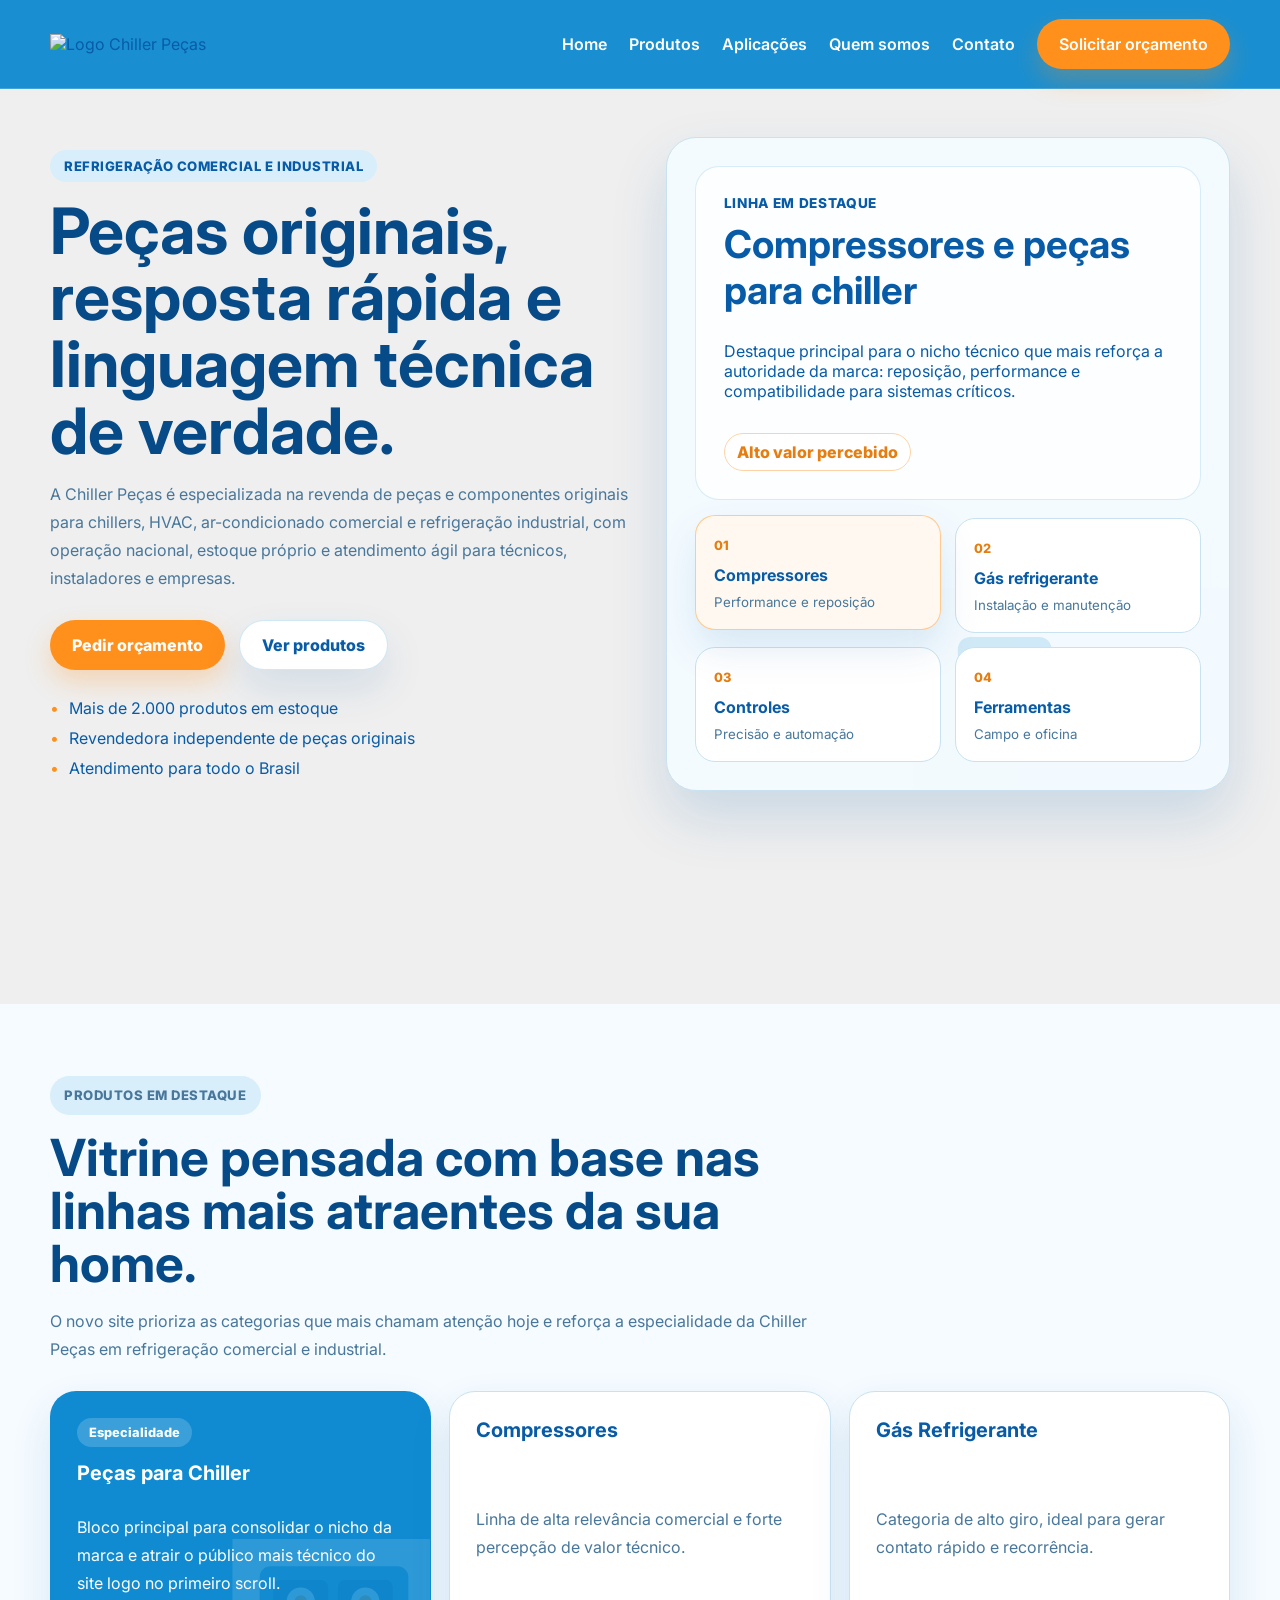
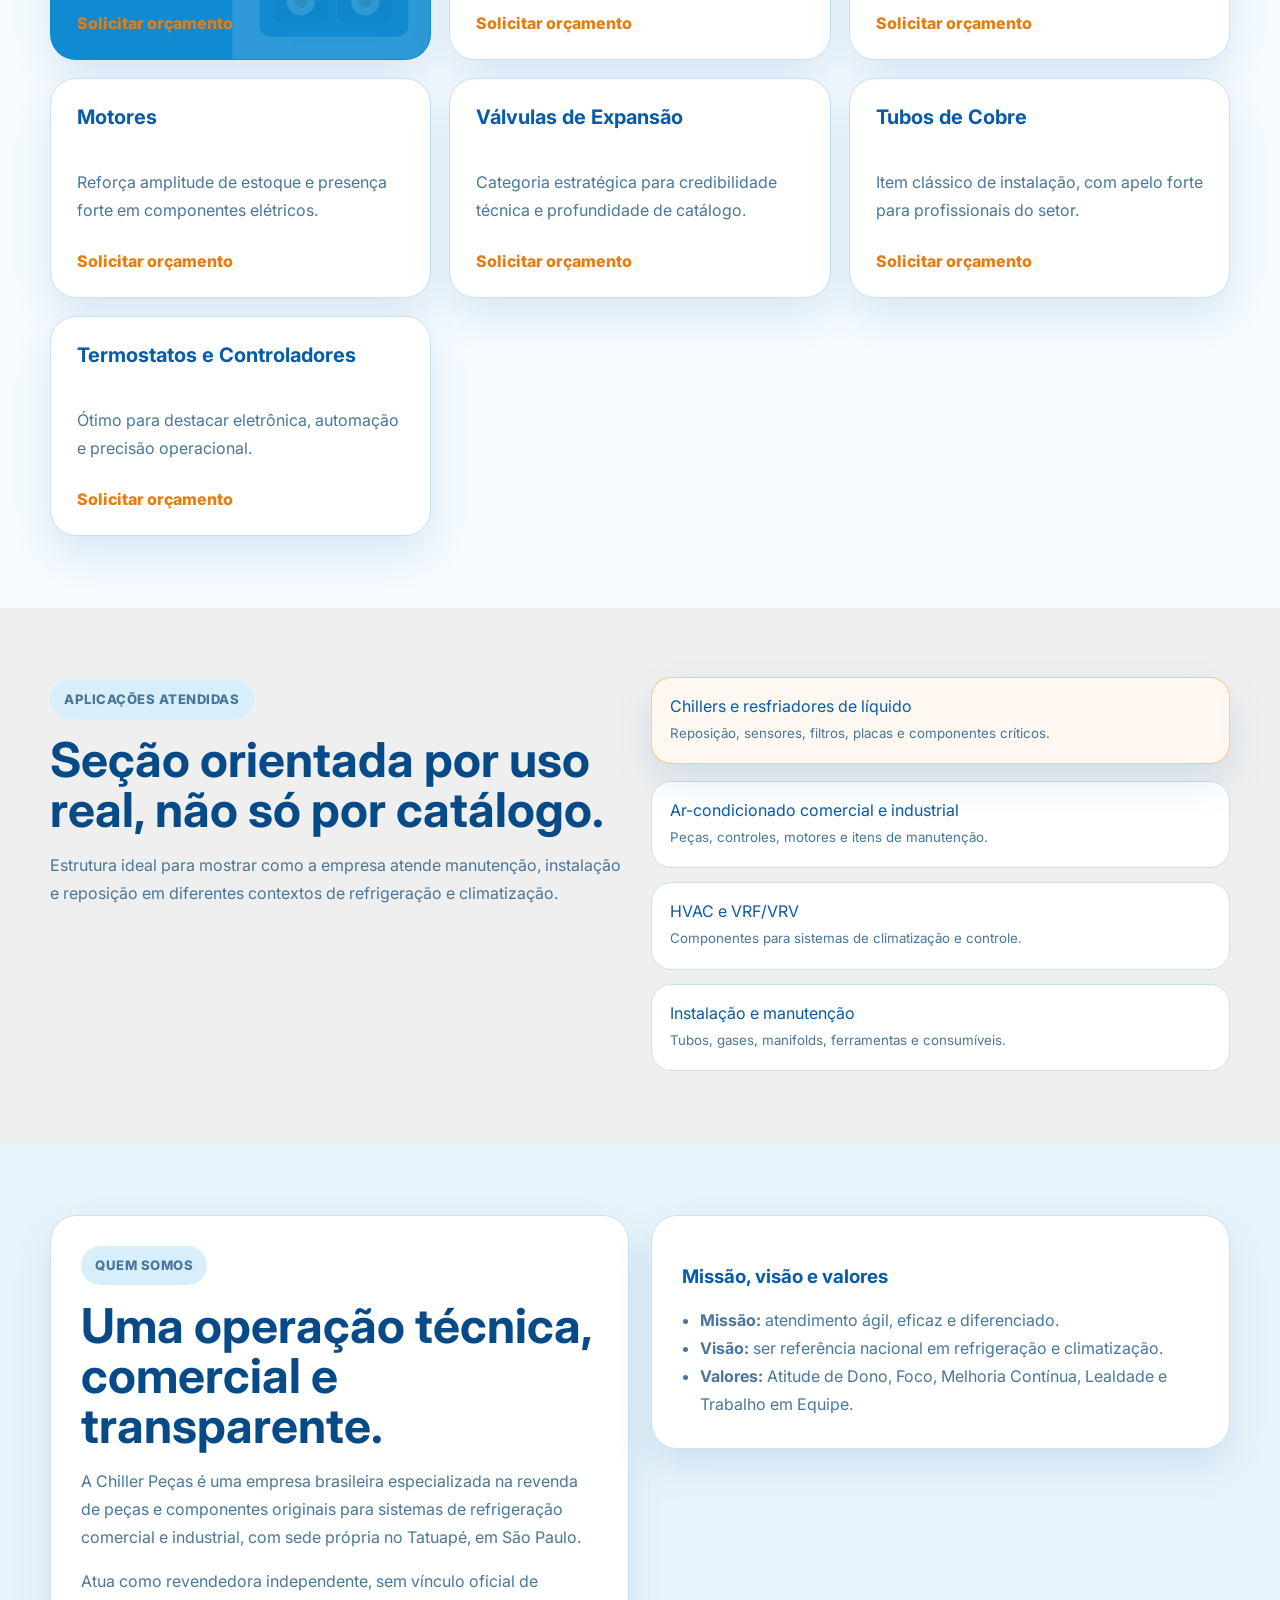
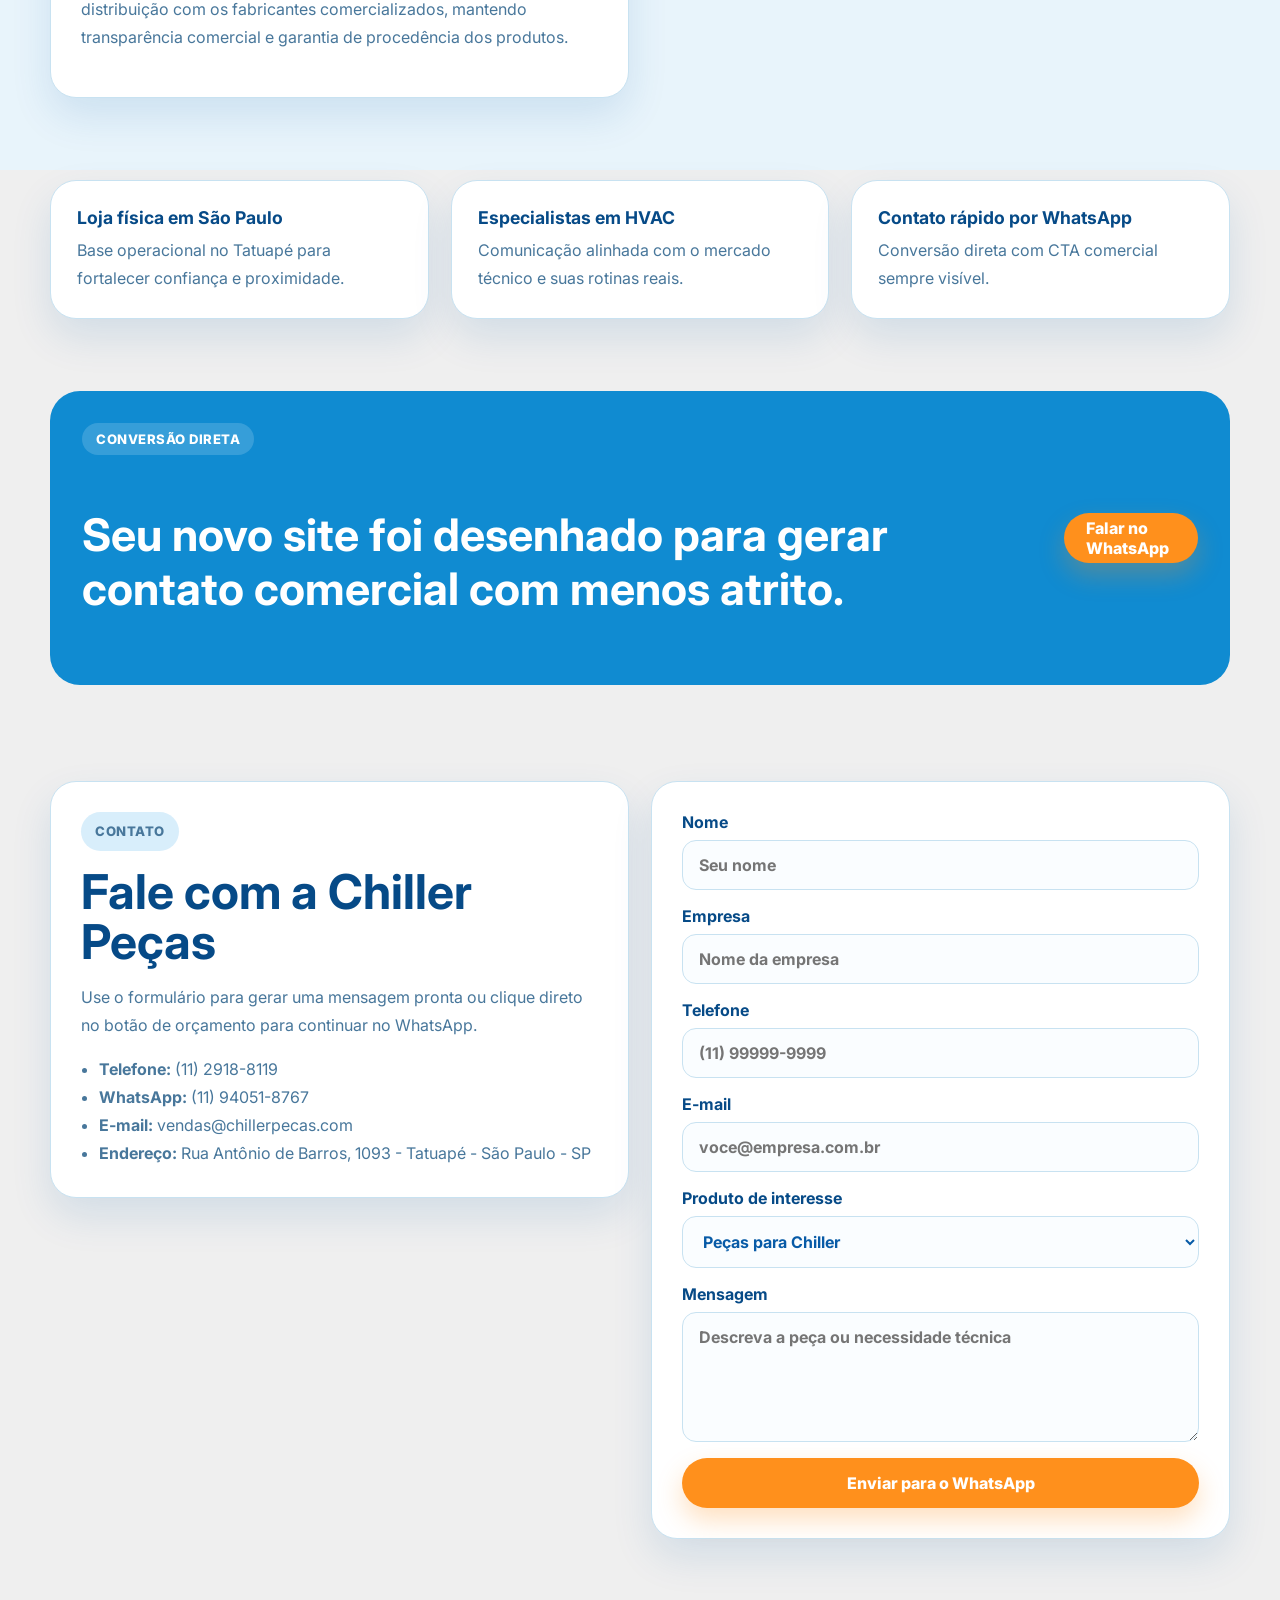
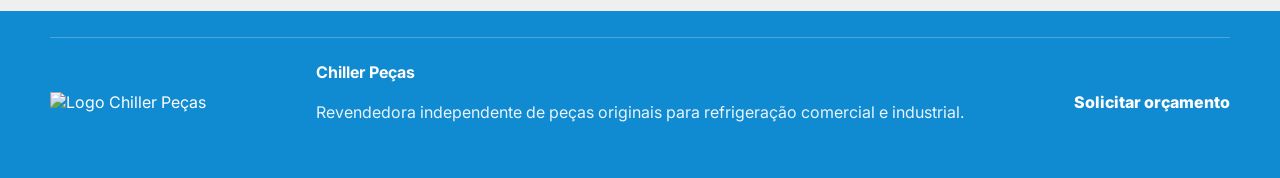
==== commit b192e821: "Add files via upload" ====
--- a/index.html
+++ b/index.html
@@ -80,7 +80,7 @@
             </div>
 
             <div class="hero__visual reveal">
-              <article class="hero-panel" id="hero-panel" data-theme="compressores">
+              <article class="hero-panel" id="hero-panel" data-theme="compressores" style="--hero-image: url('assets/hero-compressores.svg')">
                 <div class="hero-panel__content">
                   <p class="hero-panel__label">Linha em destaque</p>
                   <h2 id="hero-title">Compressores e peças para chiller</h2>
@@ -98,6 +98,7 @@
                     data-title="Compressores e peças para chiller"
                     data-description="Linha com apelo técnico e comercial forte para manutenção, reposição e confiabilidade operacional."
                     data-chip="Alto valor percebido"
+                    data-image="assets/hero-compressores.svg"
                   >
                     <span class="hero-card__index">01</span>
                     <strong>Compressores</strong>
@@ -109,6 +110,7 @@
                     data-title="Gases refrigerantes e insumos"
                     data-description="Categoria de giro rápido, forte na home atual, ideal para gerar contato comercial imediato."
                     data-chip="Alta procura"
+                    data-image="assets/hero-gases.svg"
                   >
                     <span class="hero-card__index">02</span>
                     <strong>Gás refrigerante</strong>
@@ -120,6 +122,7 @@
                     data-title="Válvulas, controles e eletrônicos"
                     data-description="Válvulas de expansão, termostatos, pressostatos e placas para dar profundidade técnica ao portfólio."
                     data-chip="Controle do sistema"
+                    data-image="assets/hero-valvulas.svg"
                   >
                     <span class="hero-card__index">03</span>
                     <strong>Controles</strong>
@@ -131,6 +134,7 @@
                     data-title="Tubos, ferramentas e equipamentos"
                     data-description="Tubos de cobre, manifolds e itens de campo para mostrar amplitude de catálogo e suporte ao profissional."
                     data-chip="Rotina técnica"
+                    data-image="assets/hero-ferramentas.svg"
                   >
                     <span class="hero-card__index">04</span>
                     <strong>Ferramentas</strong>
@@ -169,7 +173,7 @@
             </div>
 
             <div class="product-grid">
-              <article class="product-card reveal product-card--featured">
+              <article class="product-card reveal product-card--featured" style="--product-image: url('assets/prod-chiller.svg')">
                 <div class="product-card__tag">Especialidade</div>
                 <h3>Peças para Chiller</h3>
                 <p>
@@ -181,7 +185,7 @@
                 >
               </article>
 
-              <article class="product-card reveal">
+              <article class="product-card reveal" style="--product-image: url('assets/prod-compressores.svg')">
                 <h3>Compressores</h3>
                 <p>Linha de alta relevância comercial e forte percepção de valor técnico.</p>
                 <a href="https://wa.me/5511940518767" target="_blank" rel="noreferrer"
@@ -189,7 +193,7 @@
                 >
               </article>
 
-              <article class="product-card reveal">
+              <article class="product-card reveal" style="--product-image: url('assets/prod-gases.svg')">
                 <h3>Gás Refrigerante</h3>
                 <p>Categoria de alto giro, ideal para gerar contato rápido e recorrência.</p>
                 <a href="https://wa.me/5511940518767" target="_blank" rel="noreferrer"
@@ -197,7 +201,7 @@
                 >
               </article>
 
-              <article class="product-card reveal">
+              <article class="product-card reveal" style="--product-image: url('assets/prod-motores.svg')">
                 <h3>Motores</h3>
                 <p>Reforça amplitude de estoque e presença forte em componentes elétricos.</p>
                 <a href="https://wa.me/5511940518767" target="_blank" rel="noreferrer"
@@ -205,7 +209,7 @@
                 >
               </article>
 
-              <article class="product-card reveal">
+              <article class="product-card reveal" style="--product-image: url('assets/prod-valvulas.svg')">
                 <h3>Válvulas de Expansão</h3>
                 <p>Categoria estratégica para credibilidade técnica e profundidade de catálogo.</p>
                 <a href="https://wa.me/5511940518767" target="_blank" rel="noreferrer"
@@ -213,7 +217,7 @@
                 >
               </article>
 
-              <article class="product-card reveal">
+              <article class="product-card reveal" style="--product-image: url('assets/prod-tubos.svg')">
                 <h3>Tubos de Cobre</h3>
                 <p>Item clássico de instalação, com apelo forte para profissionais do setor.</p>
                 <a href="https://wa.me/5511940518767" target="_blank" rel="noreferrer"
@@ -221,7 +225,7 @@
                 >
               </article>
 
-              <article class="product-card reveal">
+              <article class="product-card reveal" style="--product-image: url('assets/prod-termostatos.svg')">
                 <h3>Termostatos e Controladores</h3>
                 <p>Ótimo para destacar eletrônica, automação e precisão operacional.</p>
                 <a href="https://wa.me/5511940518767" target="_blank" rel="noreferrer"
--- a/styles.css
+++ b/styles.css
@@ -1,89 +1,59 @@
 :root {
-  --bg: #f4faff;
+  --bg: #efefef;
   --surface: #ffffff;
-  --surface-soft: #eaf6ff;
-  --surface-strong: #1593e5;
-  --surface-dark: #0f5f96;
-  --primary: #1593e5;
-  --primary-strong: #0b79c5;
+  --surface-soft: #f5fbff;
+  --surface-soft-2: #e7f4fd;
+  --surface-strong: #108bd1;
+  --surface-dark: #085ba7;
+  --primary: #108bd1;
+  --primary-strong: #085ba7;
   --accent: #ff901c;
-  --accent-strong: #eb7b00;
-  --text: #11314b;
-  --muted: #5b7a92;
-  --line: #cbe5f7;
-  --shadow: 0 18px 50px rgba(21, 147, 229, 0.12);
-  --shadow-strong: 0 22px 60px rgba(15, 95, 150, 0.2);
+  --accent-strong: #e57d11;
+  --text: #085ba7;
+  --text-strong: #064a87;
+  --muted: #48779b;
+  --line: #c8e2f1;
+  --shadow: 0 18px 40px rgba(8, 91, 167, 0.12);
+  --shadow-strong: 0 26px 56px rgba(8, 91, 167, 0.16);
   --radius: 26px;
   --radius-sm: 18px;
   --container: min(1180px, calc(100% - 32px));
 }
 
-* {
-  box-sizing: border-box;
-}
-
-html {
-  scroll-behavior: smooth;
-}
-
+* { box-sizing: border-box; }
+html { scroll-behavior: smooth; }
 body {
   margin: 0;
   font-family: "Inter", system-ui, sans-serif;
   background: var(--bg);
   color: var(--text);
 }
-
-body.menu-open {
-  overflow: hidden;
-}
-
-a {
-  color: inherit;
-  text-decoration: none;
-}
-
-button,
-input,
-textarea,
-select {
-  font: inherit;
-}
-
-.container {
-  width: var(--container);
-  margin: 0 auto;
-}
+body.menu-open { overflow: hidden; }
+a { color: inherit; text-decoration: none; }
+button, input, textarea, select { font: inherit; }
+.container { width: var(--container); margin: 0 auto; }
 
 .topbar {
   position: sticky;
   top: 0;
   z-index: 50;
-  background: rgba(244, 250, 255, 0.88);
-  border-bottom: 1px solid transparent;
-  transition: box-shadow 0.25s ease, border-color 0.25s ease, background 0.25s ease;
-}
-
+  background: rgba(16, 139, 209, 0.96);
+  border-bottom: 1px solid rgba(255,255,255,0.18);
+  transition: box-shadow 0.25s ease, background 0.25s ease;
+}
 .topbar.is-scrolled {
-  box-shadow: 0 10px 24px rgba(17, 49, 75, 0.08);
-  border-color: rgba(21, 147, 229, 0.12);
-  backdrop-filter: blur(12px);
-}
-
+  box-shadow: 0 12px 28px rgba(8, 91, 167, 0.18);
+  backdrop-filter: blur(10px);
+}
 .topbar__content {
-  min-height: 84px;
+  min-height: 88px;
   display: flex;
   align-items: center;
   justify-content: space-between;
   gap: 20px;
 }
-
-.brand {
-  display: inline-flex;
-  align-items: center;
-}
-
-.brand__logo,
-.footer__logo {
+.brand { display: inline-flex; align-items: center; }
+.brand__logo, .footer__logo {
   display: block;
   height: auto;
   width: auto;
@@ -91,19 +61,13 @@
   max-height: 62px;
 }
 
-.nav {
-  display: flex;
-  align-items: center;
-  gap: 22px;
-}
-
+.nav { display: flex; align-items: center; gap: 22px; }
 .nav a {
-  color: var(--muted);
-  font-weight: 500;
+  color: #ffffff;
+  font-weight: 600;
   position: relative;
-  transition: color 0.2s ease;
-}
-
+  transition: color 0.2s ease, opacity 0.2s ease;
+}
 .nav a:not(.nav__cta)::after {
   content: "";
   position: absolute;
@@ -116,82 +80,55 @@
   transform-origin: left;
   transition: transform 0.22s ease;
 }
-
-.nav a:hover {
-  color: var(--text);
-}
-
-.nav a:hover::after {
-  transform: scaleX(1);
-}
-
-.button,
-.nav__cta {
+.nav a:hover { opacity: 0.95; }
+.nav a:hover::after { transform: scaleX(1); }
+
+.button, .nav__cta {
   display: inline-flex;
   align-items: center;
   justify-content: center;
   min-height: 50px;
   padding: 0 22px;
   border-radius: 999px;
-  font-weight: 700;
+  font-weight: 800;
   transition: transform 0.2s ease, box-shadow 0.2s ease, background 0.2s ease, color 0.2s ease;
 }
-
-.button:hover,
-.nav__cta:hover {
-  transform: translateY(-2px);
-}
-
-.button--primary,
-.nav__cta {
+.button:hover, .nav__cta:hover { transform: translateY(-2px); }
+.button--primary, .nav__cta {
   background: var(--accent);
   color: #fff;
   box-shadow: 0 12px 26px rgba(255, 144, 28, 0.28);
 }
-
-.button--primary:hover,
-.nav__cta:hover {
-  background: var(--accent-strong);
-}
-
+.button--primary:hover, .nav__cta:hover { background: var(--accent-strong); }
 .button--secondary {
   background: var(--surface);
   color: var(--primary-strong);
-  border: 1px solid var(--line);
+  border: 1px solid rgba(16, 139, 209, 0.2);
   box-shadow: var(--shadow);
 }
-
-.button--full {
-  width: 100%;
-  border: none;
-  cursor: pointer;
-}
+.button--full { width: 100%; border: none; cursor: pointer; }
 
 .menu-toggle {
   display: none;
   width: 48px;
   height: 48px;
   border-radius: 14px;
-  border: 1px solid var(--line);
-  background: var(--surface);
+  border: 1px solid rgba(255,255,255,0.28);
+  background: rgba(255,255,255,0.12);
   padding: 0;
 }
-
 .menu-toggle span {
   display: block;
   width: 22px;
   height: 2px;
-  background: var(--primary-strong);
+  background: #fff;
   margin: 5px auto;
 }
 
-.hero {
-  padding: 42px 0 56px;
-}
-
+.hero { padding: 48px 0 56px; }
 .hero__grid {
   display: grid;
-  grid-template-columns: 1.05fr 0.95fr;
+  grid-template-columns: 1.02fr 0.98fr;
   gap: 28px;
   align-items: center;
 }
@@ -212,34 +149,26 @@
   transform: translateY(24px);
   transition: opacity 0.7s ease, transform 0.7s ease;
 }
-
-.reveal.is-visible {
-  opacity: 1;
-  transform: translateY(0);
-}
+.reveal.is-visible { opacity: 1; transform: translateY(0); }
 
 .eyebrow {
   display: inline-flex;
   margin: 0 0 16px;
   padding: 8px 14px;
   border-radius: 999px;
-  background: #dff1ff;
+  background: #d8eefb;
   color: var(--primary-strong);
   font-size: 0.82rem;
-  font-weight: 700;
+  font-weight: 800;
   text-transform: uppercase;
   letter-spacing: 0.04em;
 }
-
-.hero h1,
-.section h2,
-.about-card h2,
-.contact-info h2 {
+.hero h1, .section h2, .about-card h2, .contact-info h2 {
   margin: 0;
-  line-height: 1.05;
+  line-height: 1.04;
   font-size: clamp(2.4rem, 5vw, 4.7rem);
-}
-
+  color: var(--text-strong);
+}
 .hero__text,
 .section__head p,
 .about-card p,
@@ -251,18 +180,9 @@
 .product-card p,
 .authority-card span,
 .metric-card span,
-.service-item small {
-  color: var(--muted);
-  line-height: 1.75;
-}
-
-.hero__actions {
-  display: flex;
-  flex-wrap: wrap;
-  gap: 14px;
-  margin-top: 28px;
-}
-
+.service-item small { color: var(--muted); line-height: 1.75; }
+
+.hero__actions { display: flex; flex-wrap: wrap; gap: 14px; margin-top: 28px; }
 .hero__highlights {
   display: grid;
   gap: 10px;
@@ -270,63 +190,57 @@
   padding: 0;
   list-style: none;
 }
-
-.hero__highlights li::before {
-  content: "•";
-  color: var(--accent);
-  margin-right: 10px;
-}
+.hero__highlights li::before { content: "•"; color: var(--accent); margin-right: 10px; }
 
 .hero-panel {
+  position: relative;
+  overflow: hidden;
   background: var(--surface);
   border: 1px solid var(--line);
   border-radius: 30px;
   box-shadow: var(--shadow-strong);
   padding: 28px;
-}
-
+  isolation: isolate;
+}
+.hero-panel::before {
+  content: "";
+  position: absolute;
+  inset: 0;
+  background-image: var(--hero-image);
+  background-repeat: no-repeat;
+  background-position: right -10px bottom -10px;
+  background-size: min(58%, 360px) auto;
+  opacity: 0.16;
+  transition: opacity 0.25s ease, transform 0.25s ease, background-image 0.25s ease;
+  transform: scale(1);
+  pointer-events: none;
+}
+.hero-panel__content,
+.hero-cards { position: relative; z-index: 1; }
 .hero-panel__content {
   min-height: 240px;
   border-radius: 24px;
   padding: 28px;
-  background: var(--surface-soft);
-  border: 1px solid #c8e6fb;
+  background: rgba(255,255,255,0.78);
+  border: 1px solid rgba(16, 139, 209, 0.16);
   display: flex;
   flex-direction: column;
   justify-content: center;
-  transition: background 0.25s ease, border-color 0.25s ease;
-}
-
-.hero-panel[data-theme="compressores"] .hero-panel__content {
-  background: #e8f6ff;
-}
-
-.hero-panel[data-theme="gases"] .hero-panel__content {
-  background: #eef8ff;
-}
-
-.hero-panel[data-theme="valvulas"] .hero-panel__content {
-  background: #edf7ff;
-}
-
-.hero-panel[data-theme="ferramentas"] .hero-panel__content {
-  background: #f3faff;
-}
-
+  backdrop-filter: blur(4px);
+}
+.hero-panel[data-theme="compressores"] { background: #f4fbff; }
+.hero-panel[data-theme="gases"] { background: #f6fbff; }
+.hero-panel[data-theme="valvulas"] { background: #f5fbff; }
+.hero-panel[data-theme="ferramentas"] { background: #f8fcff; }
 .hero-panel__label {
   margin: 0 0 10px;
   color: var(--primary-strong);
   font-size: 0.85rem;
-  font-weight: 700;
+  font-weight: 800;
   letter-spacing: 0.05em;
   text-transform: uppercase;
 }
-
-.hero-panel h2 {
-  margin: 0 0 12px;
-  font-size: clamp(1.6rem, 3vw, 2.4rem);
-}
-
+.hero-panel h2 { margin: 0 0 12px; font-size: clamp(1.6rem, 3vw, 2.4rem); }
 .hero-panel__chip {
   display: inline-flex;
   margin-top: 16px;
@@ -334,20 +248,17 @@
   border-radius: 999px;
   background: #fff;
   color: var(--accent-strong);
-  font-weight: 700;
+  font-weight: 800;
   width: fit-content;
   border: 1px solid #ffd3a6;
 }
-
 .hero-cards {
   margin-top: 18px;
   display: grid;
   grid-template-columns: repeat(2, minmax(0, 1fr));
   gap: 14px;
 }
-
-.hero-card,
-.service-item {
+.hero-card, .service-item {
   border: 1px solid var(--line);
   border-radius: 20px;
   background: var(--surface);
@@ -357,21 +268,12 @@
   cursor: pointer;
   transition: transform 0.2s ease, box-shadow 0.2s ease, border-color 0.2s ease, background 0.2s ease;
 }
-
-.hero-card:hover,
-.service-item:hover,
-.hero-card.is-active,
-.service-item.is-selected {
+.hero-card:hover, .service-item:hover, .hero-card.is-active, .service-item.is-selected {
   transform: translateY(-3px);
   box-shadow: var(--shadow);
   border-color: rgba(255, 144, 28, 0.45);
 }
-
-.hero-card.is-active,
-.service-item.is-selected {
-  background: #fffaf4;
-}
-
+.hero-card.is-active, .service-item.is-selected { background: #fff8f0; }
 .hero-card__index {
   display: inline-flex;
   margin-bottom: 12px;
@@ -379,17 +281,8 @@
   font-size: 0.8rem;
   font-weight: 800;
 }
-
-.hero-card strong,
-.service-item span {
-  display: block;
-  font-size: 1rem;
-  margin-bottom: 6px;
-}
-
-.hero-card small {
-  color: var(--muted);
-}
+.hero-card strong, .service-item span { display: block; font-size: 1rem; margin-bottom: 6px; }
+.hero-card small { color: var(--muted); }
 
 .metrics {
   display: grid;
@@ -397,82 +290,79 @@
   gap: 18px;
   margin-bottom: 18px;
 }
-
-.metric-card,
-.authority-card,
-.product-card,
-.about-card,
-.values-card,
-.contact-form,
-.contact-info {
+.metric-card, .authority-card, .product-card, .about-card, .values-card, .contact-form, .contact-info {
   background: var(--surface);
   border: 1px solid var(--line);
   border-radius: var(--radius);
   box-shadow: var(--shadow);
 }
-
-.metric-card {
-  padding: 26px;
-}
-
-.metric-card strong,
-.authority-card strong {
+.metric-card { padding: 26px; }
+.metric-card strong, .authority-card strong {
   display: block;
   margin-bottom: 8px;
   font-size: 1.1rem;
-}
-
-.section {
-  padding: 72px 0;
-}
-
-.section--soft {
-  background: #eff8ff;
-}
-
-.section--dark {
-  background: #dff1ff;
-}
-
-.section__head {
-  max-width: 760px;
-  margin-bottom: 28px;
-}
-
-.section__head h2 {
-  font-size: clamp(2rem, 4vw, 3.3rem);
-}
+  color: var(--text-strong);
+}
+
+.section { padding: 72px 0; }
+.section--soft { background: #f5fbff; }
+.section--dark { background: #e8f4fb; }
+.section__head { max-width: 760px; margin-bottom: 28px; }
+.section__head h2 { font-size: clamp(2rem, 4vw, 3.3rem); }
 
 .product-grid {
   display: grid;
   grid-template-columns: repeat(3, minmax(0, 1fr));
   gap: 18px;
 }
-
 .product-card {
+  position: relative;
+  overflow: hidden;
   padding: 26px;
   min-height: 220px;
   display: flex;
   flex-direction: column;
   justify-content: space-between;
-}
-
+  transition: transform 0.22s ease, box-shadow 0.22s ease;
+  isolation: isolate;
+}
+.product-card::before {
+  content: "";
+  position: absolute;
+  inset: auto -10px -8px auto;
+  width: 56%;
+  height: 72%;
+  background-image: var(--product-image);
+  background-repeat: no-repeat;
+  background-position: right bottom;
+  background-size: contain;
+  opacity: 0;
+  transform: translateY(10px) scale(0.96);
+  transition: opacity 0.25s ease, transform 0.25s ease;
+  pointer-events: none;
+  z-index: 0;
+  filter: saturate(0.95);
+}
+.product-card > * { position: relative; z-index: 1; }
 .product-card:hover {
   transform: translateY(-4px);
-}
-
+  box-shadow: 0 24px 48px rgba(8, 91, 167, 0.16);
+}
+.product-card:hover::before {
+  opacity: 0.2;
+  transform: translateY(0) scale(1);
+}
 .product-card--featured {
   background: var(--primary);
   color: #fff;
   border-color: transparent;
 }
-
+.product-card--featured::before { opacity: 0.12; }
+.product-card--featured:hover::before { opacity: 0.22; }
 .product-card--featured p,
 .product-card--featured a,
-.product-card--featured .product-card__tag {
-  color: #fff;
-}
-
+.product-card--featured .product-card__tag,
+.product-card--featured h3 { color: #fff; }
 .product-card__tag {
   display: inline-flex;
   width: fit-content;
@@ -481,69 +371,26 @@
   border-radius: 999px;
   background: rgba(255, 255, 255, 0.18);
   font-size: 0.8rem;
-  font-weight: 700;
-}
-
-.product-card h3 {
-  margin: 0 0 12px;
-  font-size: 1.25rem;
-}
-
-.product-card a {
-  color: var(--accent-strong);
-  font-weight: 700;
-}
-
-.split-layout,
-.about-grid,
-.contact-grid,
-.authority-grid {
+  font-weight: 800;
+}
+.product-card h3 { margin: 0 0 12px; font-size: 1.25rem; }
+.product-card a { color: var(--accent-strong); font-weight: 800; }
+
+.split-layout, .about-grid, .contact-grid, .authority-grid {
   display: grid;
   grid-template-columns: repeat(2, minmax(0, 1fr));
   gap: 22px;
   align-items: start;
 }
-
-.split-layout__copy h2,
-.about-card h2,
-.contact-info h2 {
-  font-size: clamp(1.9rem, 4vw, 3rem);
-}
-
-.service-list {
-  display: grid;
-  gap: 14px;
-}
-
-.about-card,
-.values-card,
-.contact-info,
-.contact-form {
-  padding: 30px;
-}
-
-.values-card ul,
-.contact-info ul {
-  margin: 0;
-  padding-left: 18px;
-}
-
-.authority {
-  padding-top: 10px;
-}
-
-.authority-grid {
-  grid-template-columns: repeat(3, minmax(0, 1fr));
-}
-
-.authority-card {
-  padding: 26px;
-}
-
-.cta-band {
-  padding: 0 0 24px;
-}
-
+.split-layout__copy h2, .about-card h2, .contact-info h2 { font-size: clamp(1.9rem, 4vw, 3rem); }
+.service-list { display: grid; gap: 14px; }
+.about-card, .values-card, .contact-info, .contact-form { padding: 30px; }
+.values-card ul, .contact-info ul { margin: 0; padding-left: 18px; }
+.authority { padding-top: 10px; }
+.authority-grid { grid-template-columns: repeat(3, minmax(0, 1fr)); }
+.authority-card { padding: 26px; }
+
+.cta-band { padding: 0 0 24px; }
 .cta-band__content {
   background: var(--primary);
   color: #fff;
@@ -554,30 +401,12 @@
   align-items: center;
   gap: 20px;
 }
-
-.cta-band__content .eyebrow {
-  background: rgba(255, 255, 255, 0.16);
-  color: #fff;
-}
-
-.cta-band__content h2 {
-  font-size: clamp(1.8rem, 4vw, 2.8rem);
-}
-
-.contact-form {
-  display: grid;
-  gap: 16px;
-}
-
-.contact-form label {
-  display: grid;
-  gap: 8px;
-  font-weight: 600;
-}
-
-.contact-form input,
-.contact-form textarea,
-.contact-form select {
+.cta-band__content .eyebrow { background: rgba(255, 255, 255, 0.16); color: #fff; }
+.cta-band__content h2 { font-size: clamp(1.8rem, 4vw, 2.8rem); color: #fff; }
+
+.contact-form { display: grid; gap: 16px; }
+.contact-form label { display: grid; gap: 8px; font-weight: 700; color: var(--text-strong); }
+.contact-form input, .contact-form textarea, .contact-form select {
   width: 100%;
   padding: 14px 16px;
   border-radius: 14px;
@@ -588,39 +417,34 @@
 
 .footer {
   padding: 26px 0 36px;
-}
-
+  background: var(--primary);
+  color: #fff;
+}
 .footer__content {
   display: flex;
   align-items: center;
   justify-content: space-between;
   gap: 18px;
   padding-top: 24px;
-  border-top: 1px solid var(--line);
-}
-
-.footer__content a {
-  color: var(--accent-strong);
-  font-weight: 700;
-}
+  border-top: 1px solid rgba(255,255,255,0.24);
+}
+.footer__content strong { color: #fff; }
+.footer__content p { color: rgba(255,255,255,0.9); }
+.footer__content a { color: #fff; font-weight: 800; }
 
 .popup {
   position: fixed;
   inset: 0;
   display: grid;
   place-items: center;
-  background: rgba(17, 49, 75, 0.36);
+  background: rgba(8, 91, 167, 0.28);
+  backdrop-filter: blur(8px);
   padding: 20px;
   opacity: 0;
   pointer-events: none;
   transition: opacity 0.25s ease;
 }
-
-.popup.is-visible {
-  opacity: 1;
-  pointer-events: auto;
-}
-
+.popup.is-visible { opacity: 1; pointer-events: auto; }
 .popup__panel {
   position: relative;
   width: min(460px, 100%);
@@ -631,7 +455,6 @@
   border: 1px solid var(--line);
   box-shadow: var(--shadow-strong);
 }
-
 .popup__icon {
   width: 68px;
   height: 68px;
@@ -644,7 +467,6 @@
   font-size: 2rem;
   font-weight: 800;
 }
-
 .popup__close {
   position: absolute;
   top: 14px;
@@ -660,10 +482,7 @@
 }
 
 @media (max-width: 980px) {
-  .menu-toggle {
-    display: inline-block;
-  }
-
+  .menu-toggle { display: inline-block; }
   .nav {
     position: fixed;
     inset: 84px 16px auto;
@@ -671,16 +490,12 @@
     flex-direction: column;
     align-items: stretch;
     padding: 18px;
-    background: rgba(255, 255, 255, 0.98);
-    border: 1px solid var(--line);
+    background: rgba(16, 139, 209, 0.98);
+    border: 1px solid rgba(255,255,255,0.18);
     border-radius: 22px;
     box-shadow: var(--shadow-strong);
   }
-
-  body.menu-open .nav {
-    display: flex;
-  }
-
+  body.menu-open .nav { display: flex; }
   .hero__grid,
   .split-layout,
   .about-grid,
@@ -692,43 +507,25 @@
     grid-template-columns: 1fr;
     flex-direction: column;
   }
-
-  .hero-cards {
-    grid-template-columns: 1fr;
-  }
-
-  .cta-band__content {
-    flex-direction: column;
-    align-items: flex-start;
-  }
+  .hero-cards { grid-template-columns: 1fr; }
+  .cta-band__content { flex-direction: column; align-items: flex-start; }
 }
 
 @media (max-width: 640px) {
-  .topbar__content {
-    min-height: 76px;
-  }
-
-  .brand__logo,
-  .footer__logo {
-    max-width: 180px;
-    max-height: 52px;
-  }
-
-  .hero,
-  .section {
-    padding: 48px 0;
-  }
-
-  .hero-panel,
-  .about-card,
-  .values-card,
-  .contact-info,
-  .contact-form,
-  .metric-card,
-  .product-card,
-  .authority-card,
-  .cta-band__content {
+  .topbar__content { min-height: 76px; }
+  .brand__logo, .footer__logo { max-width: 180px; max-height: 52px; }
+  .hero, .section { padding: 48px 0; }
+  .hero-panel, .about-card, .values-card, .contact-info, .contact-form, .metric-card, .product-card, .authority-card, .cta-band__content {
     padding: 22px;
     border-radius: 22px;
   }
-}
+  .hero-panel::before {
+    background-size: min(68%, 280px) auto;
+    background-position: right -8px bottom -4px;
+    opacity: 0.13;
+  }
+  .product-card::before {
+    width: 52%;
+    height: 62%;
+  }
+}
